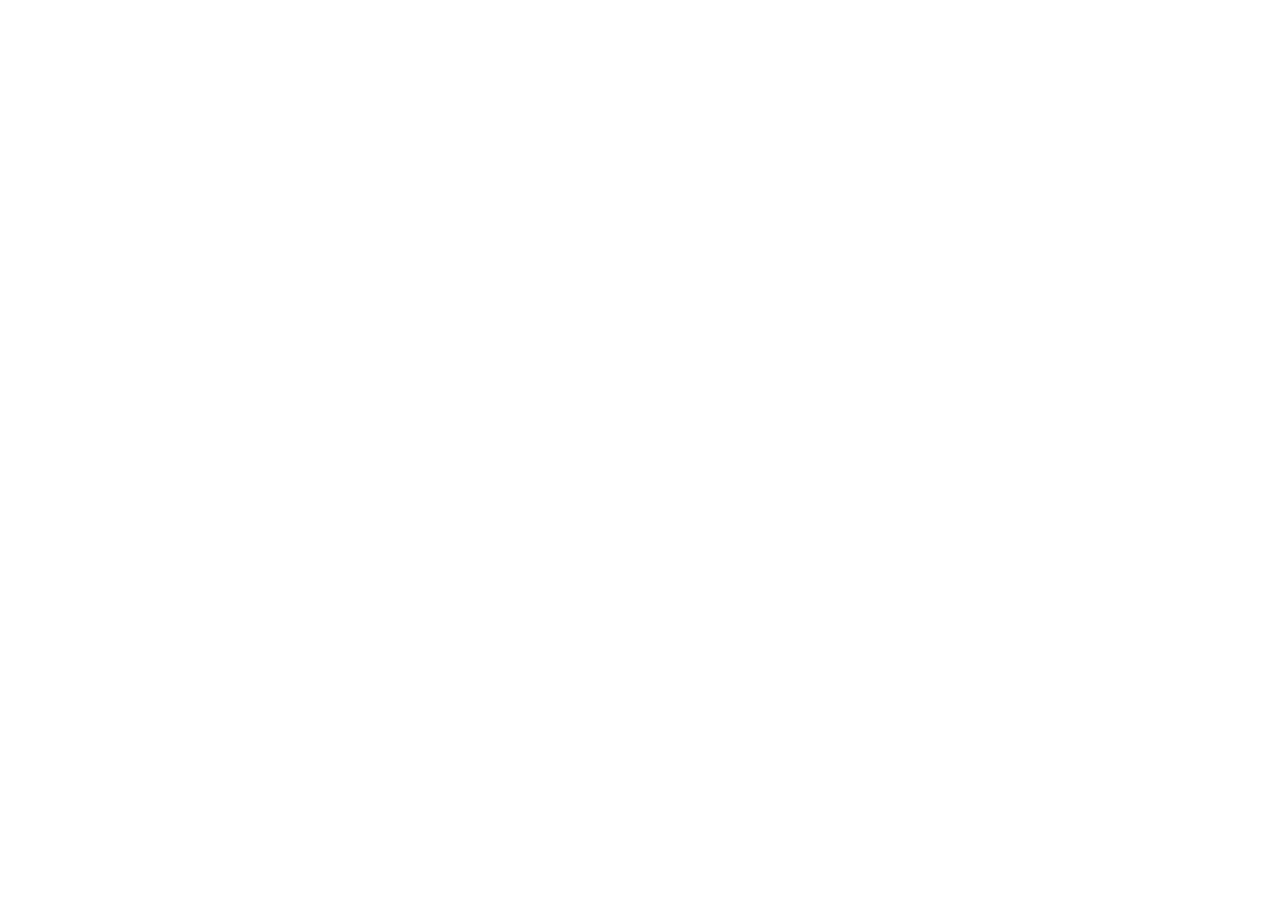
==== biology/level-1-fundamental-molecular-and-cellular-biology.html @ 9d63be20 "Add interactive molecular and cellular biology notebook" ====
<!DOCTYPE html>
<html lang="en">
<head>
  <meta charset="UTF-8">
  <meta name="viewport" content="width=device-width, initial-scale=1.0">
  <title>Level 1 — Fundamental Molecular and Cellular Biology</title>
  <meta name="description" content="An interactive, from-zero-to-advanced notebook on molecular and cellular biology for AI researchers entering single-cell, spatial omics, perturbation biology, and glioma research.">
  <link rel="preconnect" href="https://fonts.googleapis.com">
  <link rel="preconnect" href="https://fonts.gstatic.com" crossorigin>
  <link href="https://fonts.googleapis.com/css2?family=Fraunces:opsz,wght@9..144,500;9..144,600&family=Inter:wght@400;500;600;700&family=JetBrains+Mono:wght@400;500&display=swap" rel="stylesheet">
  <style>
    :root {
      --white:#ffffff;
      --off
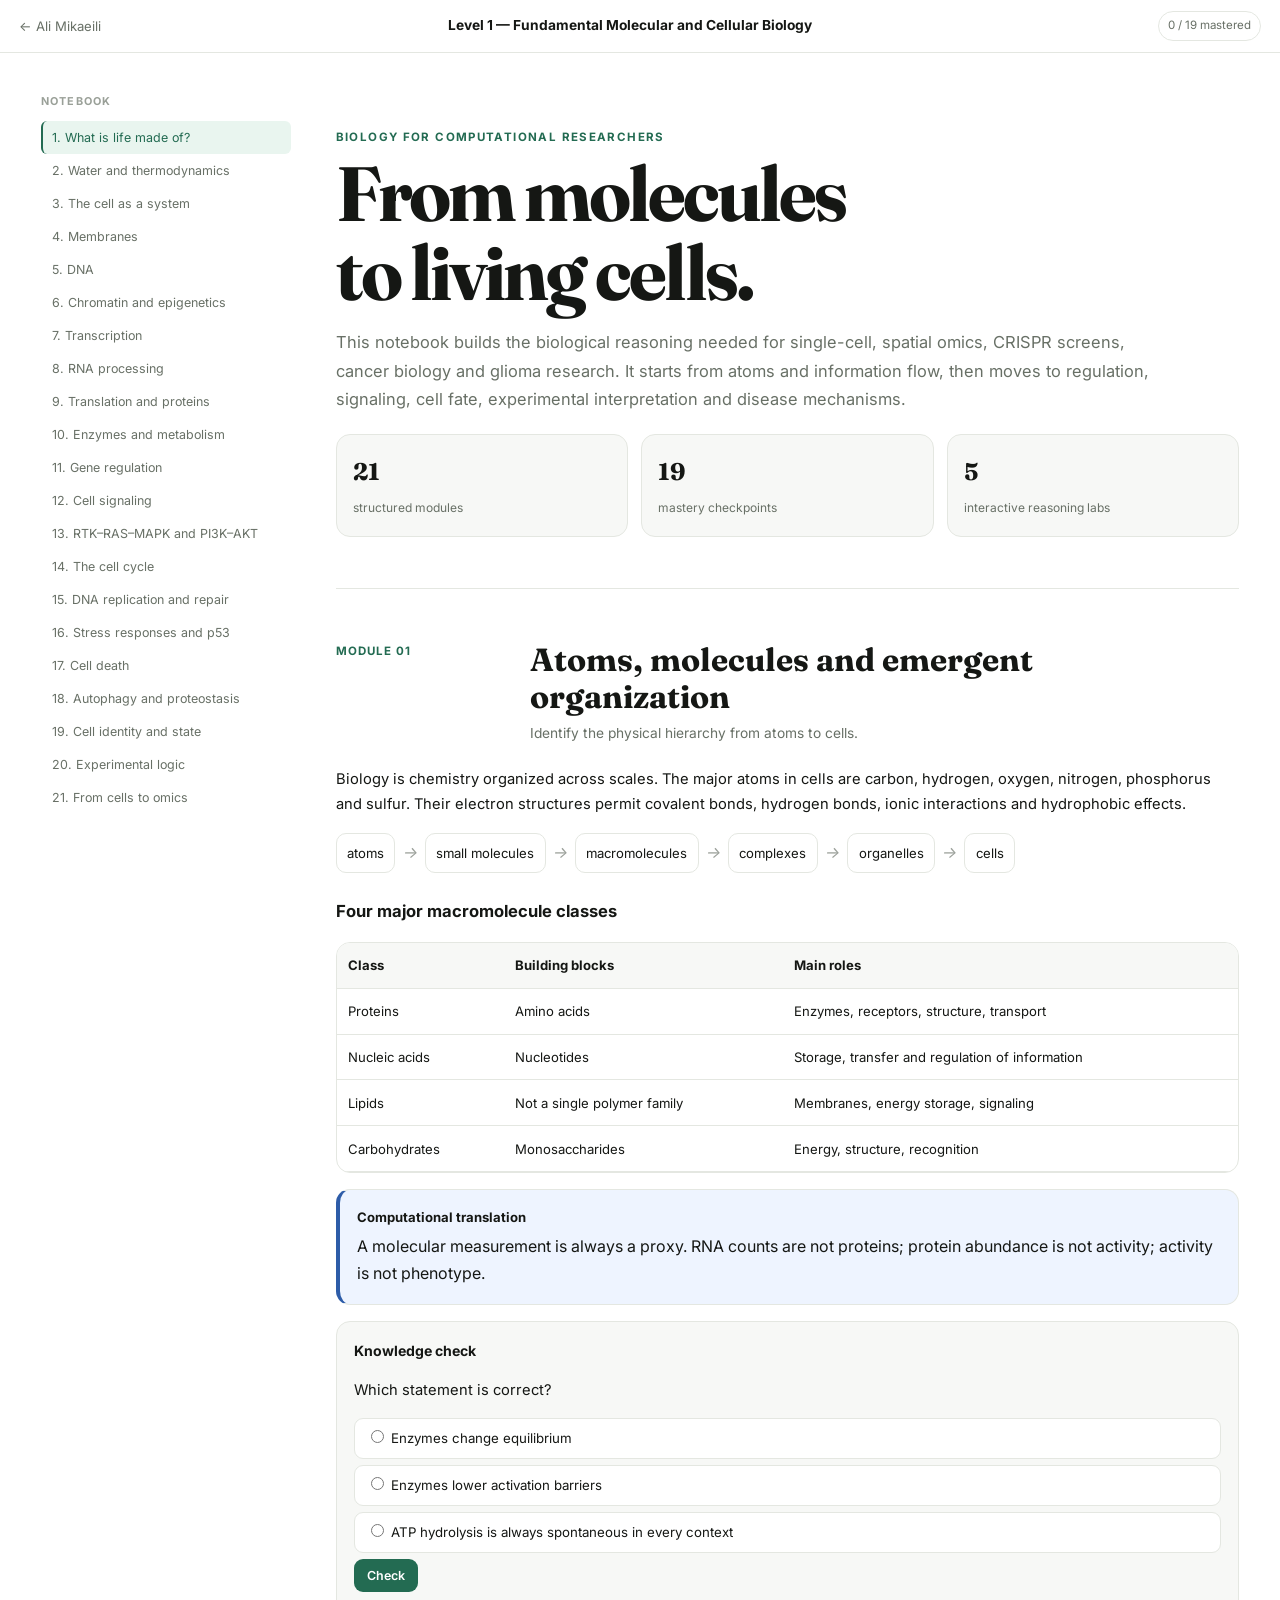
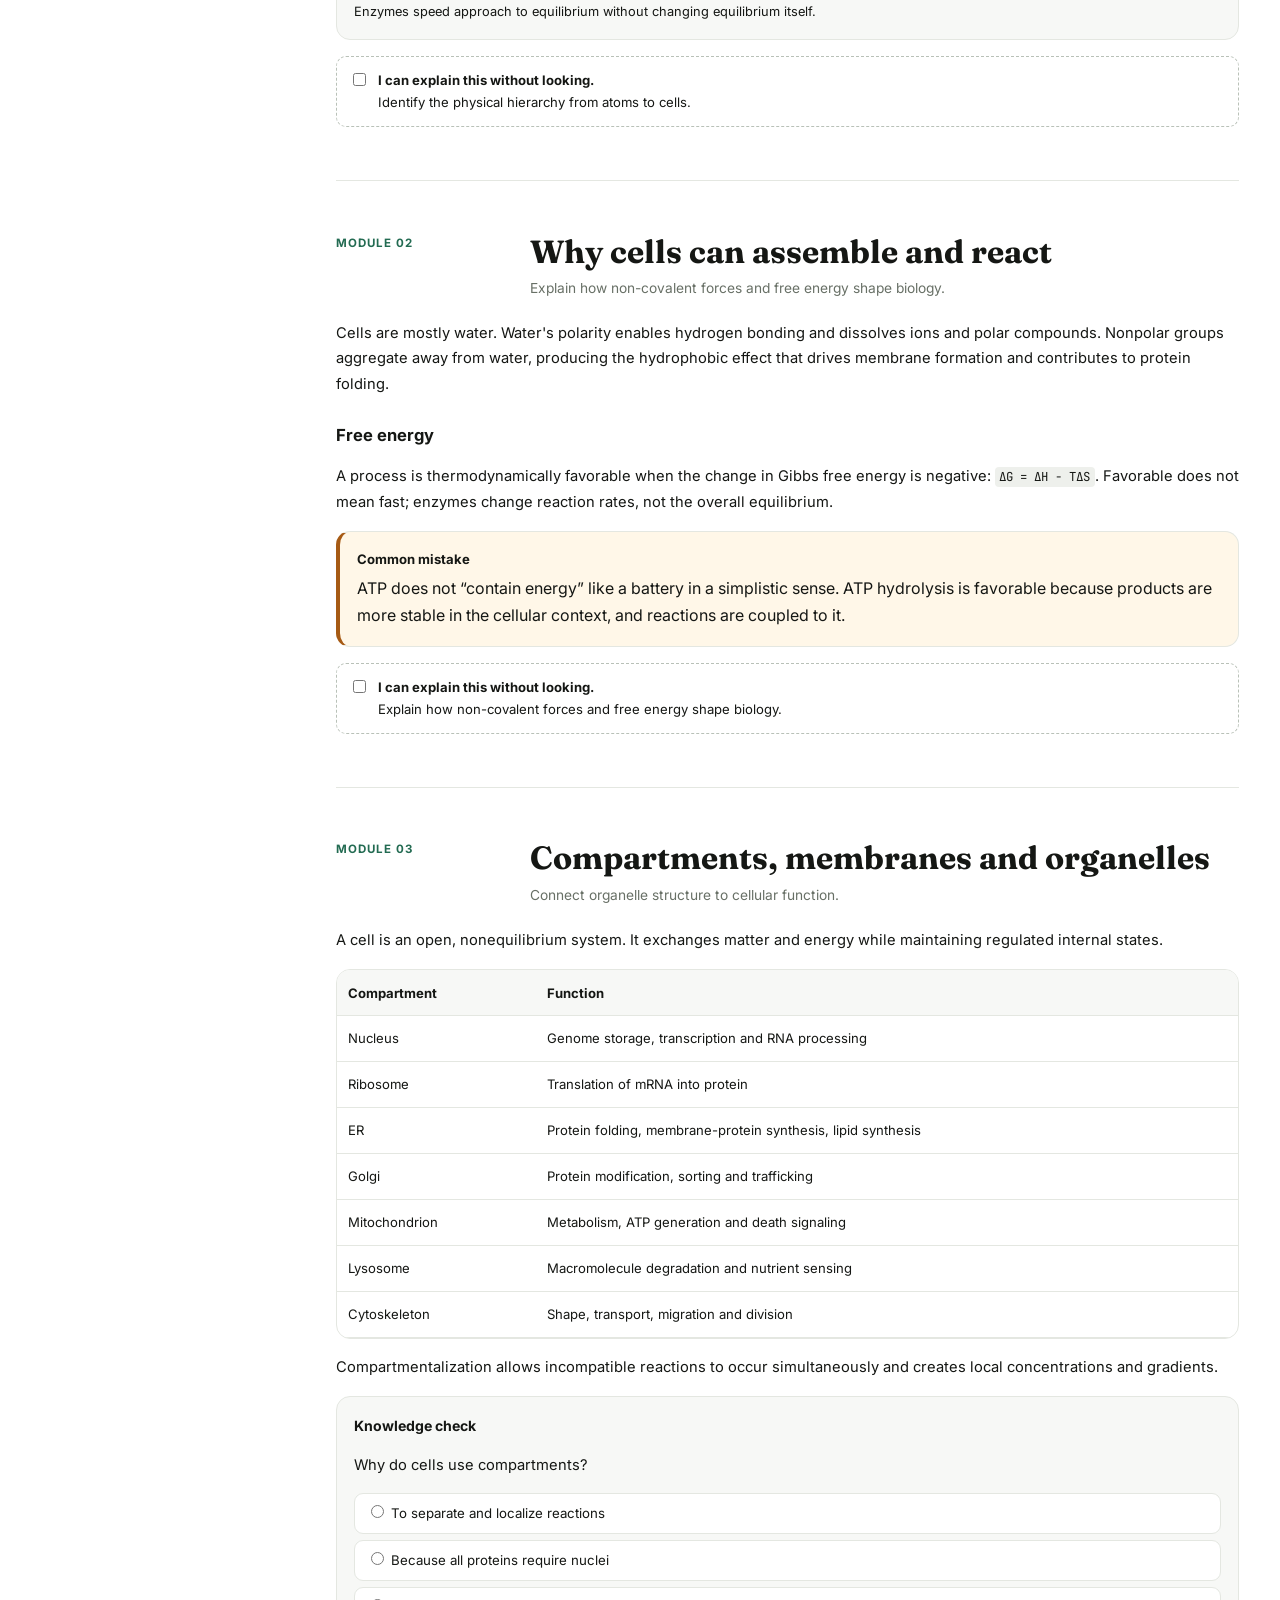
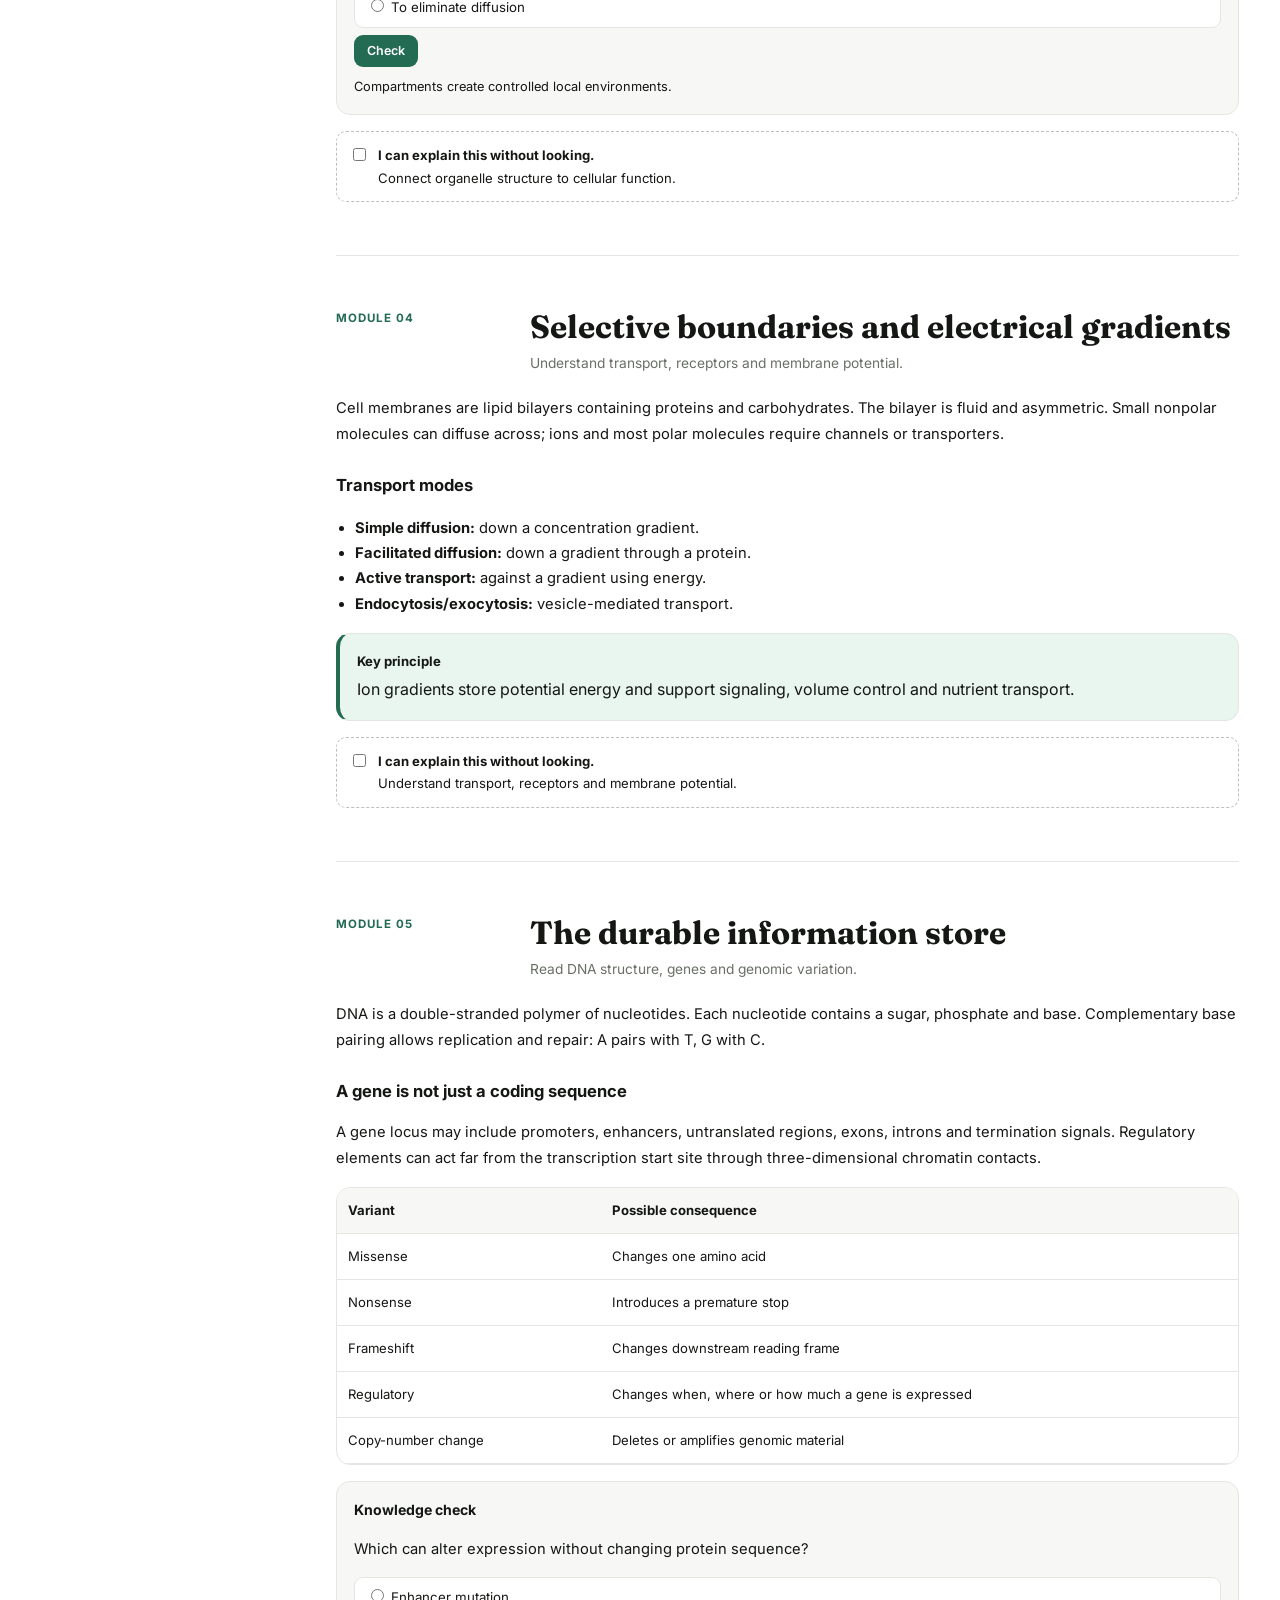
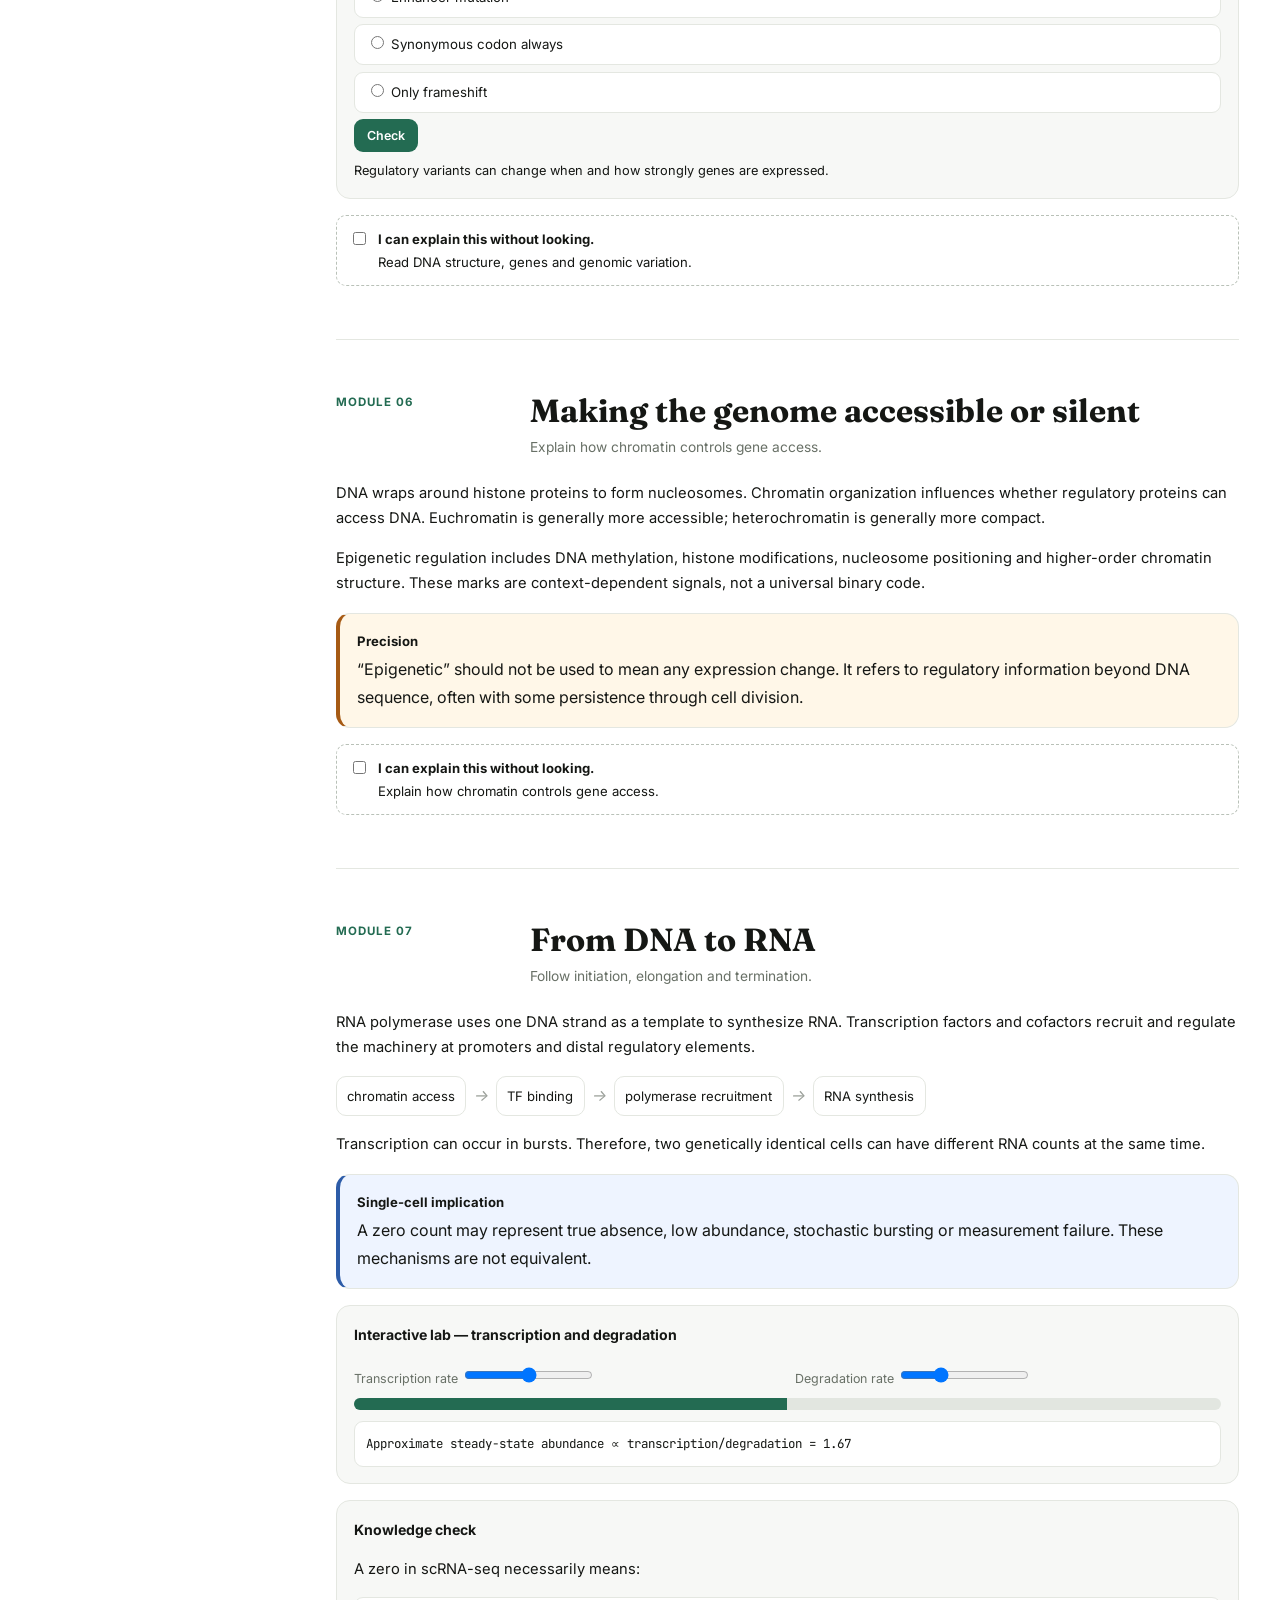
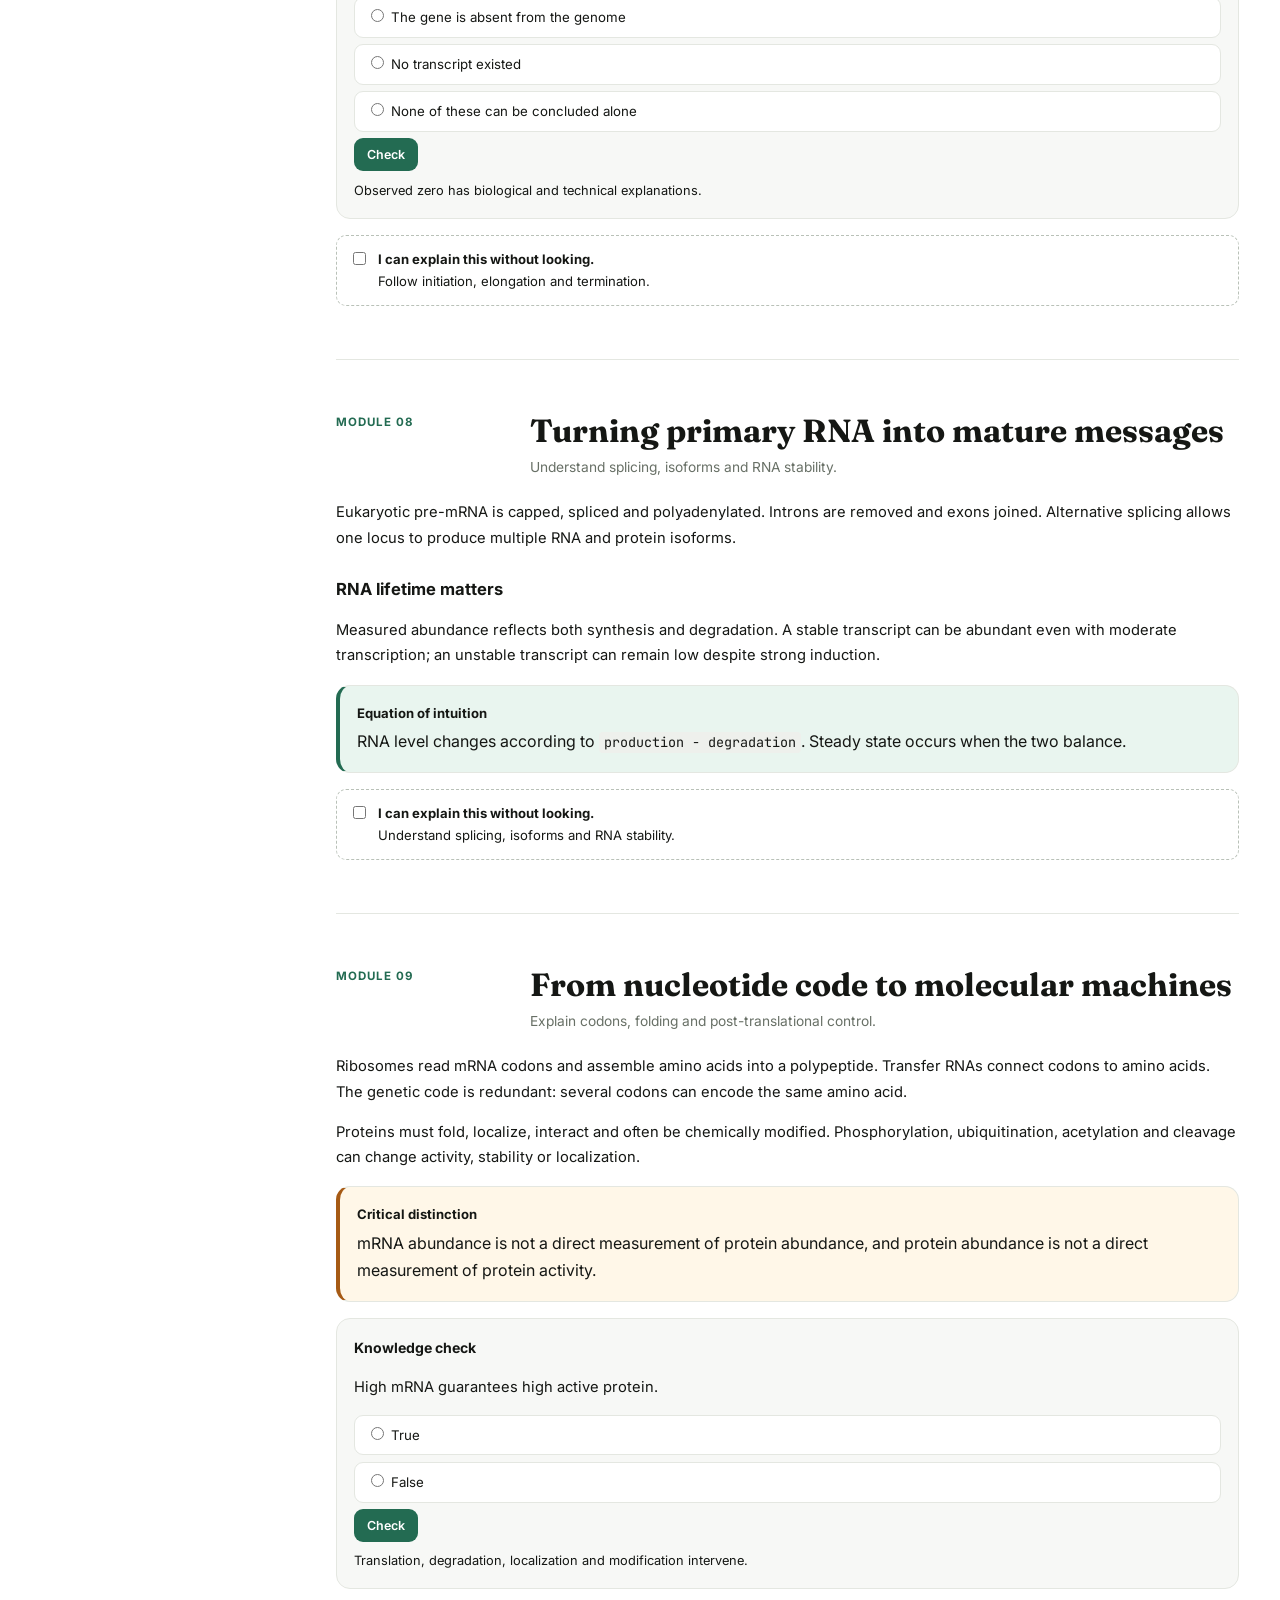
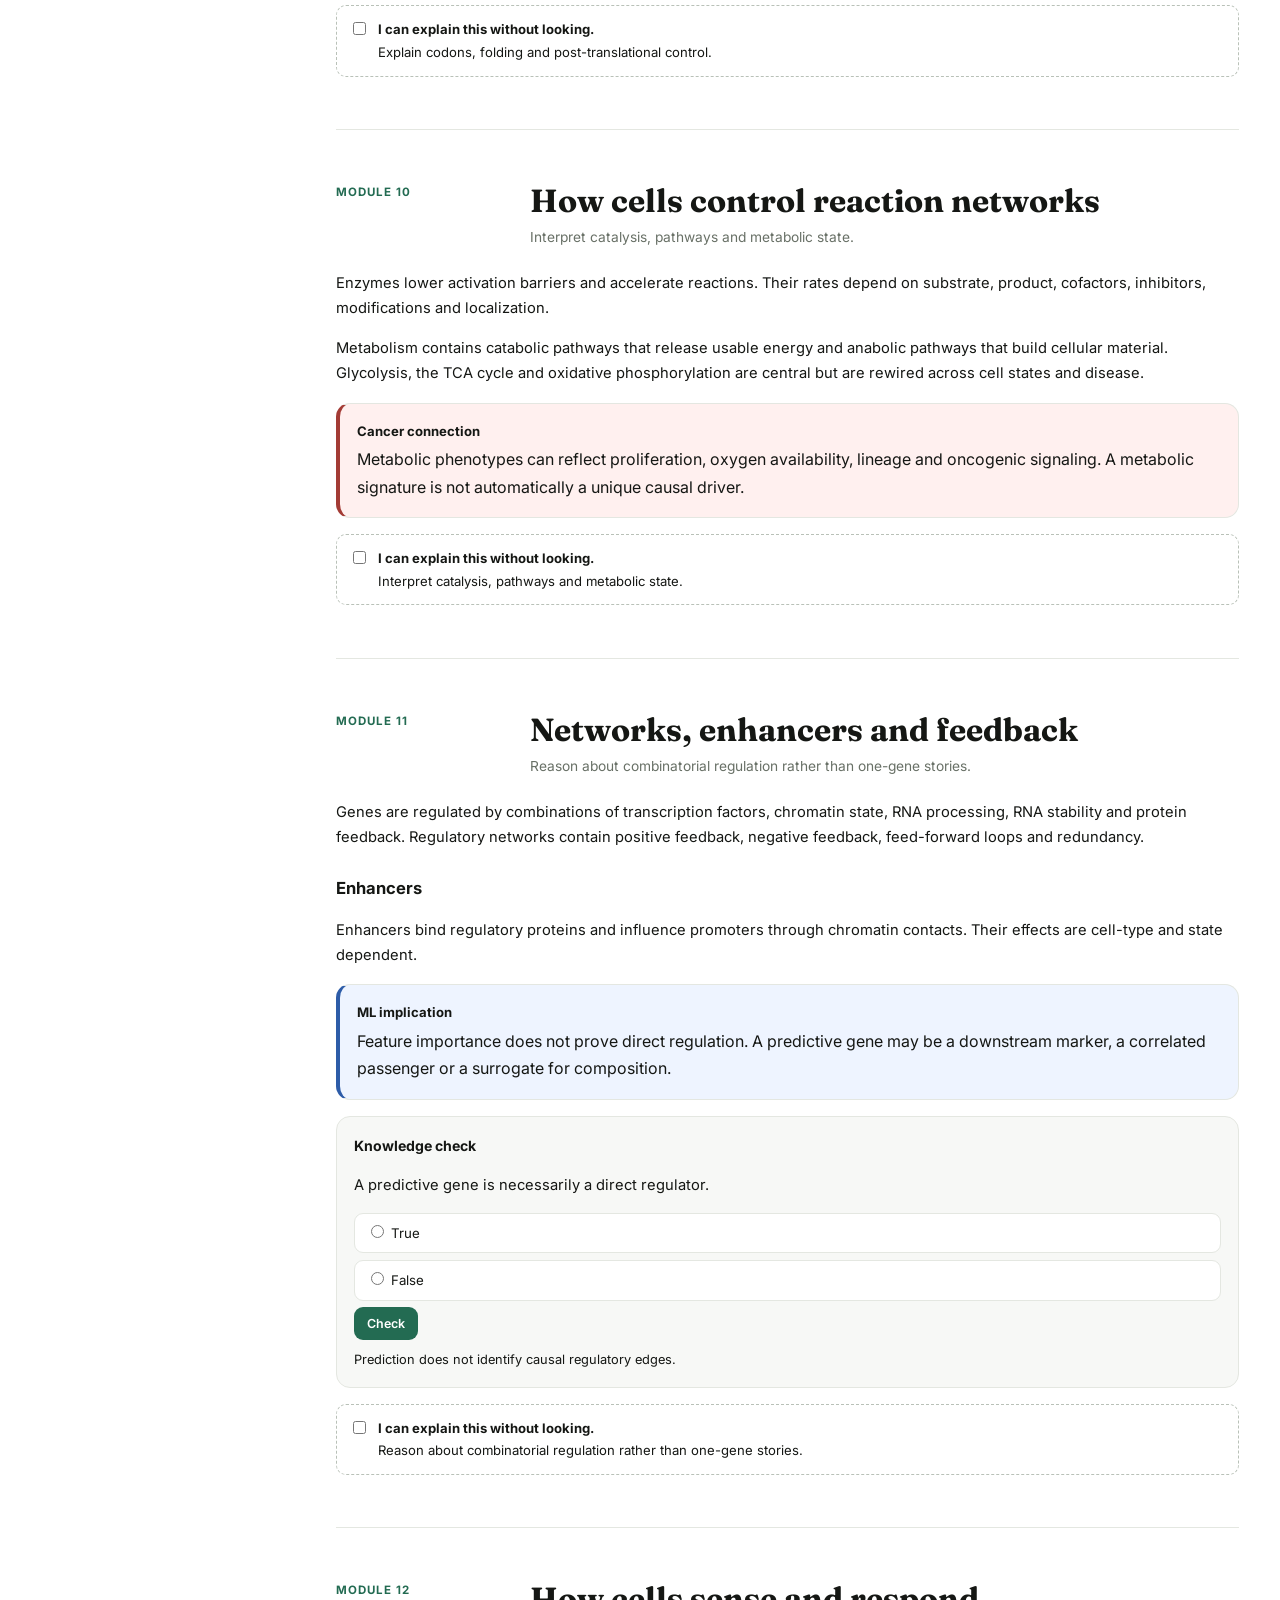
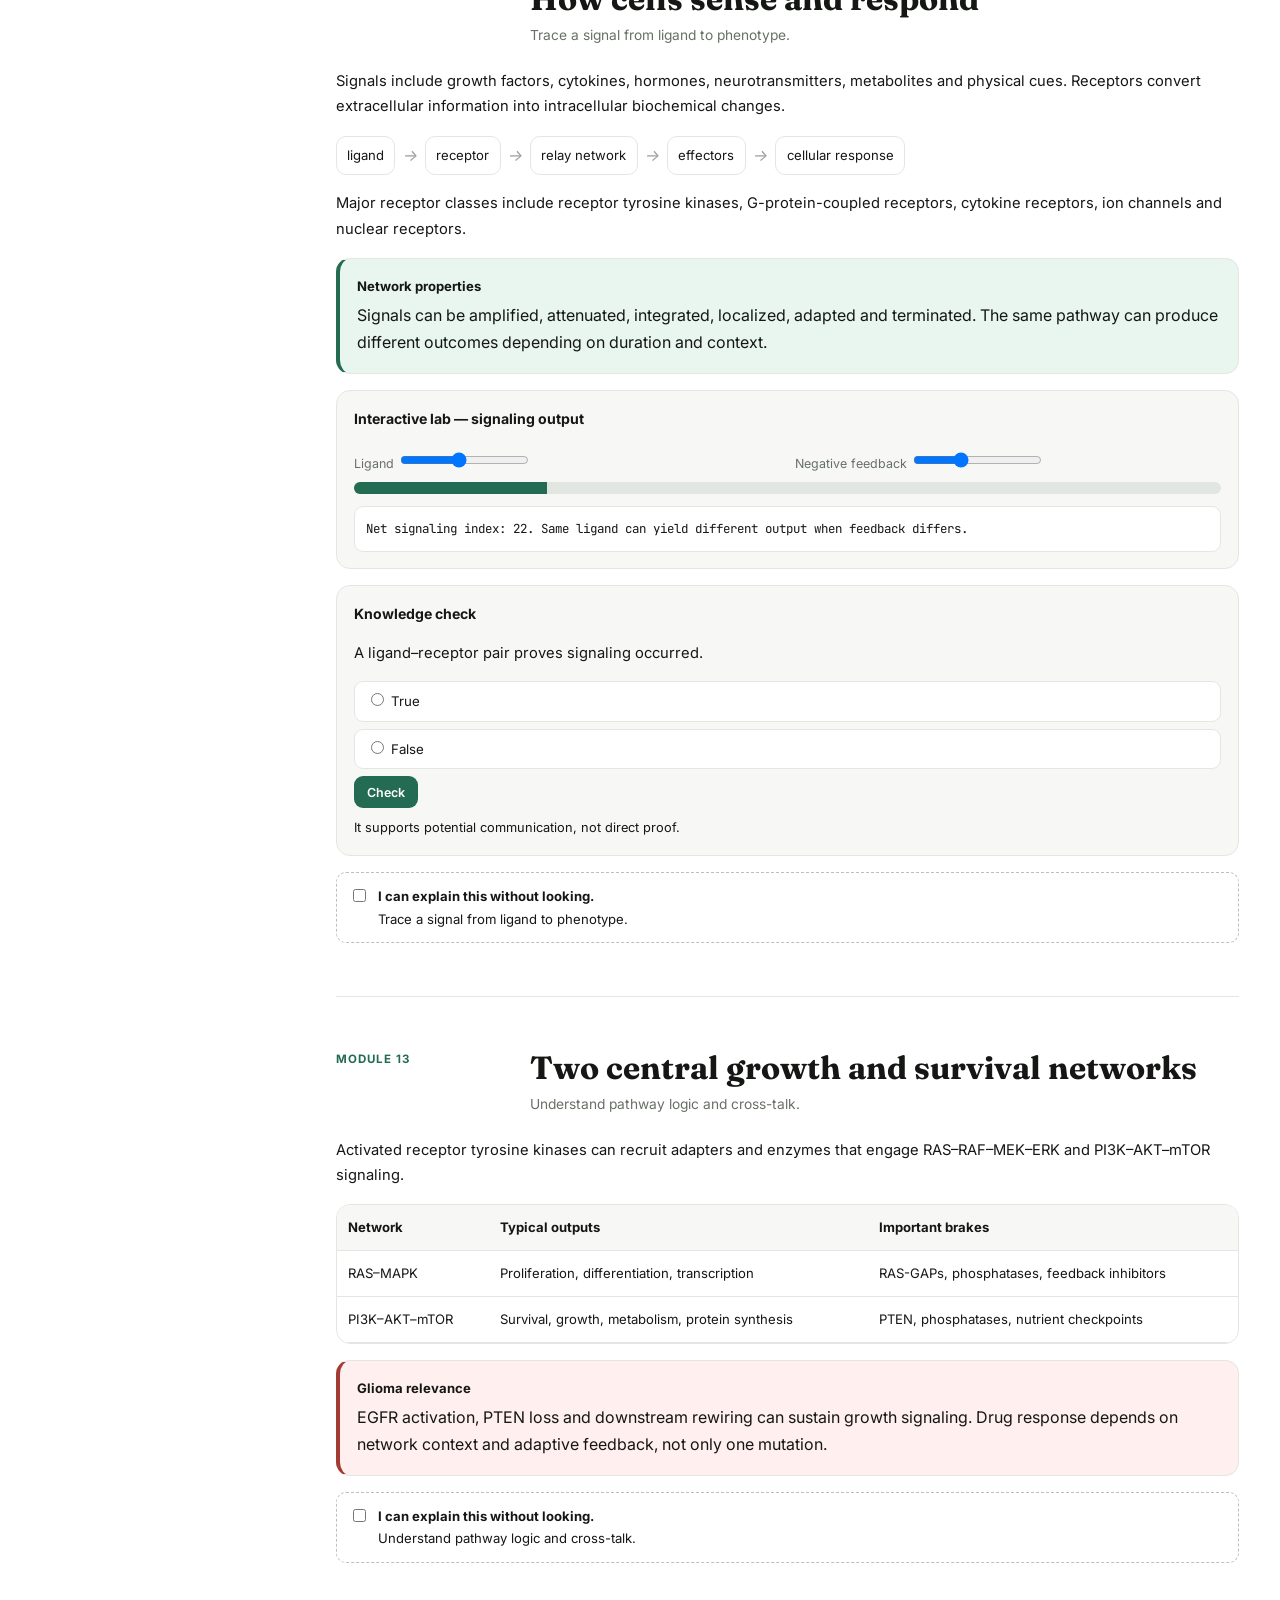
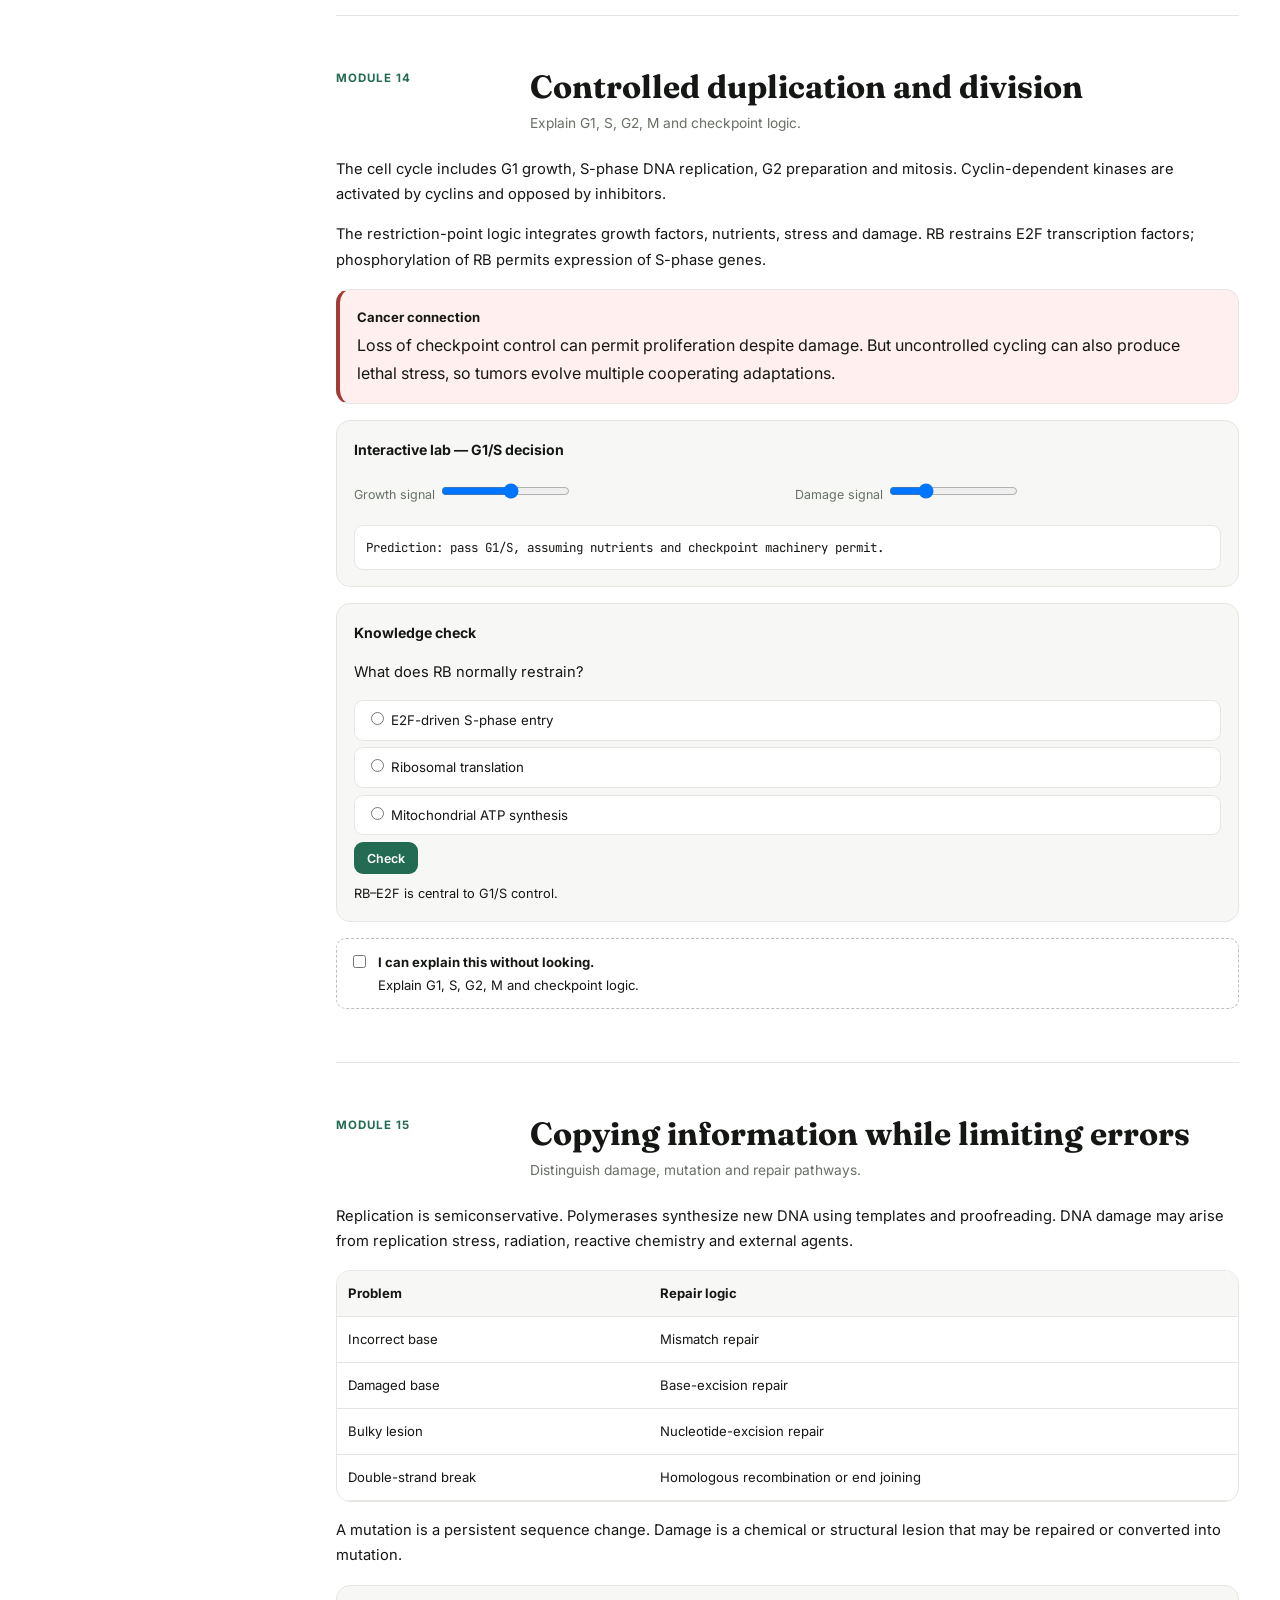
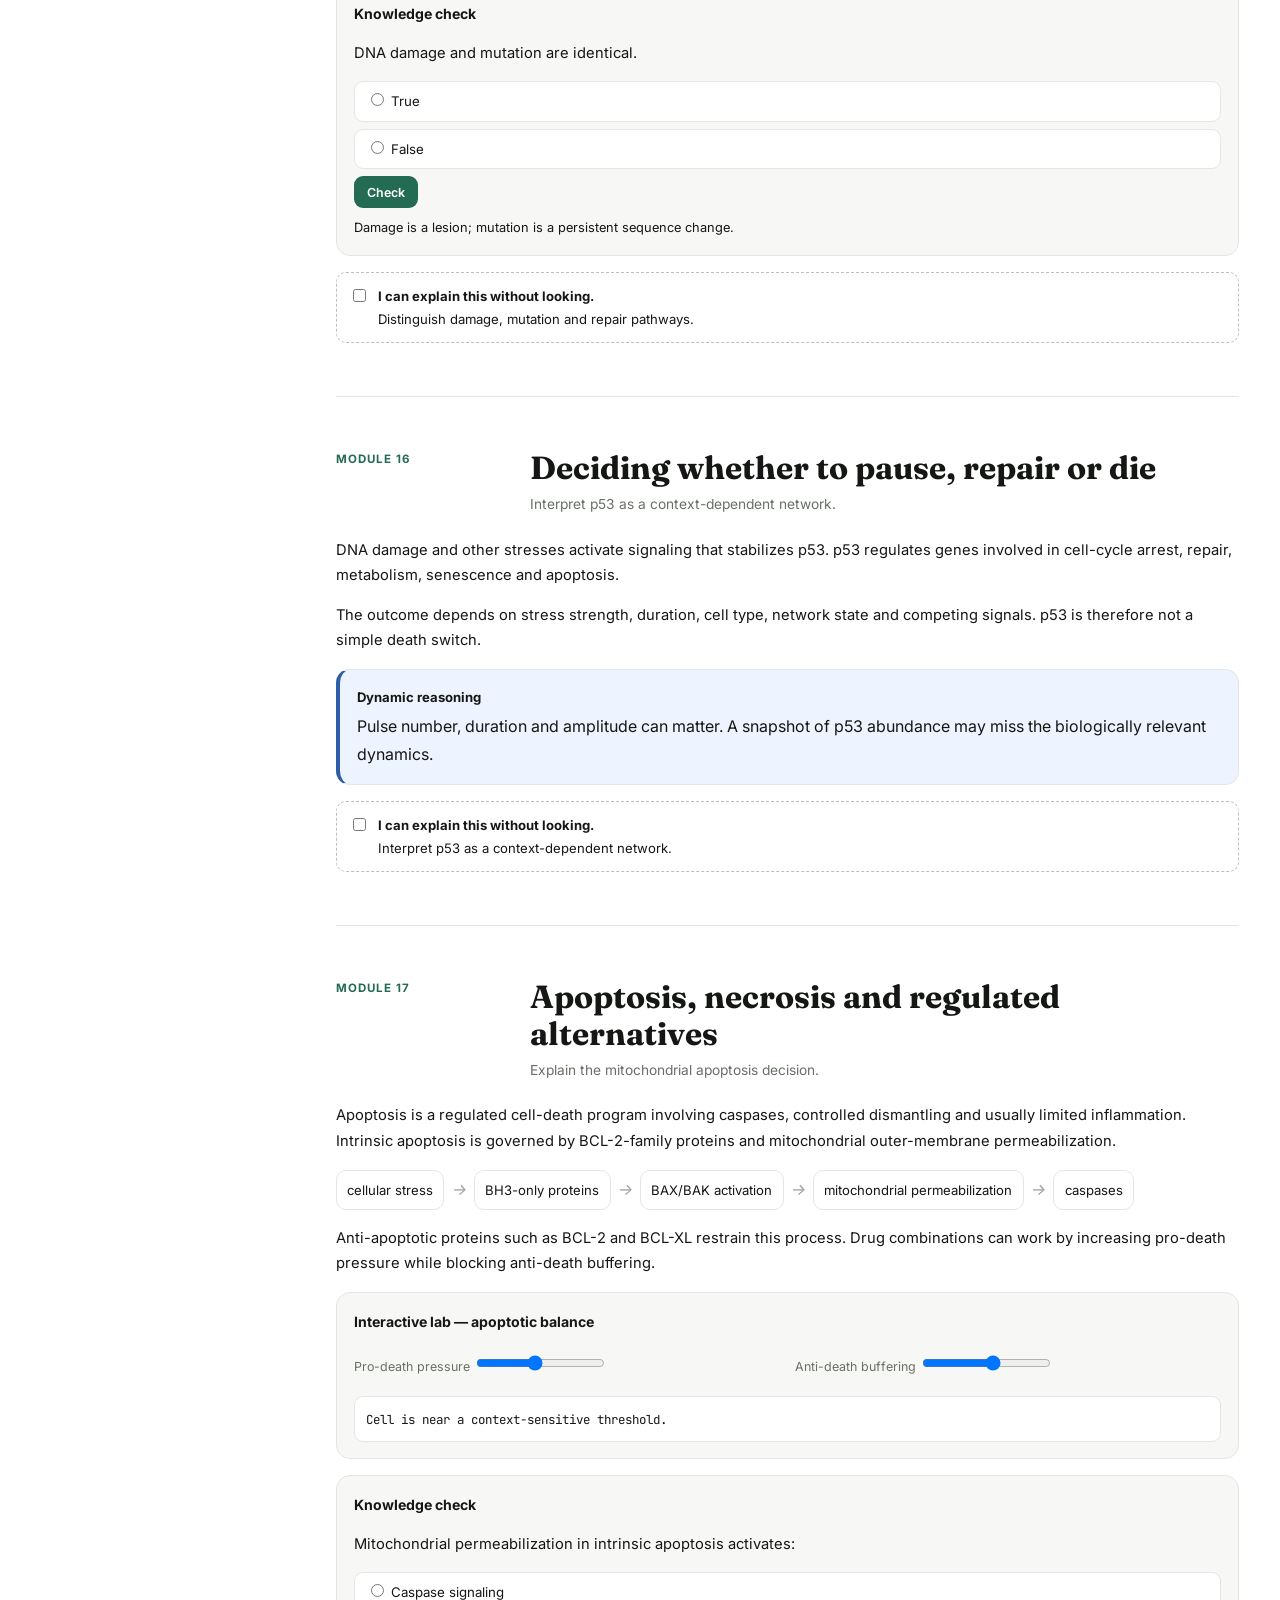
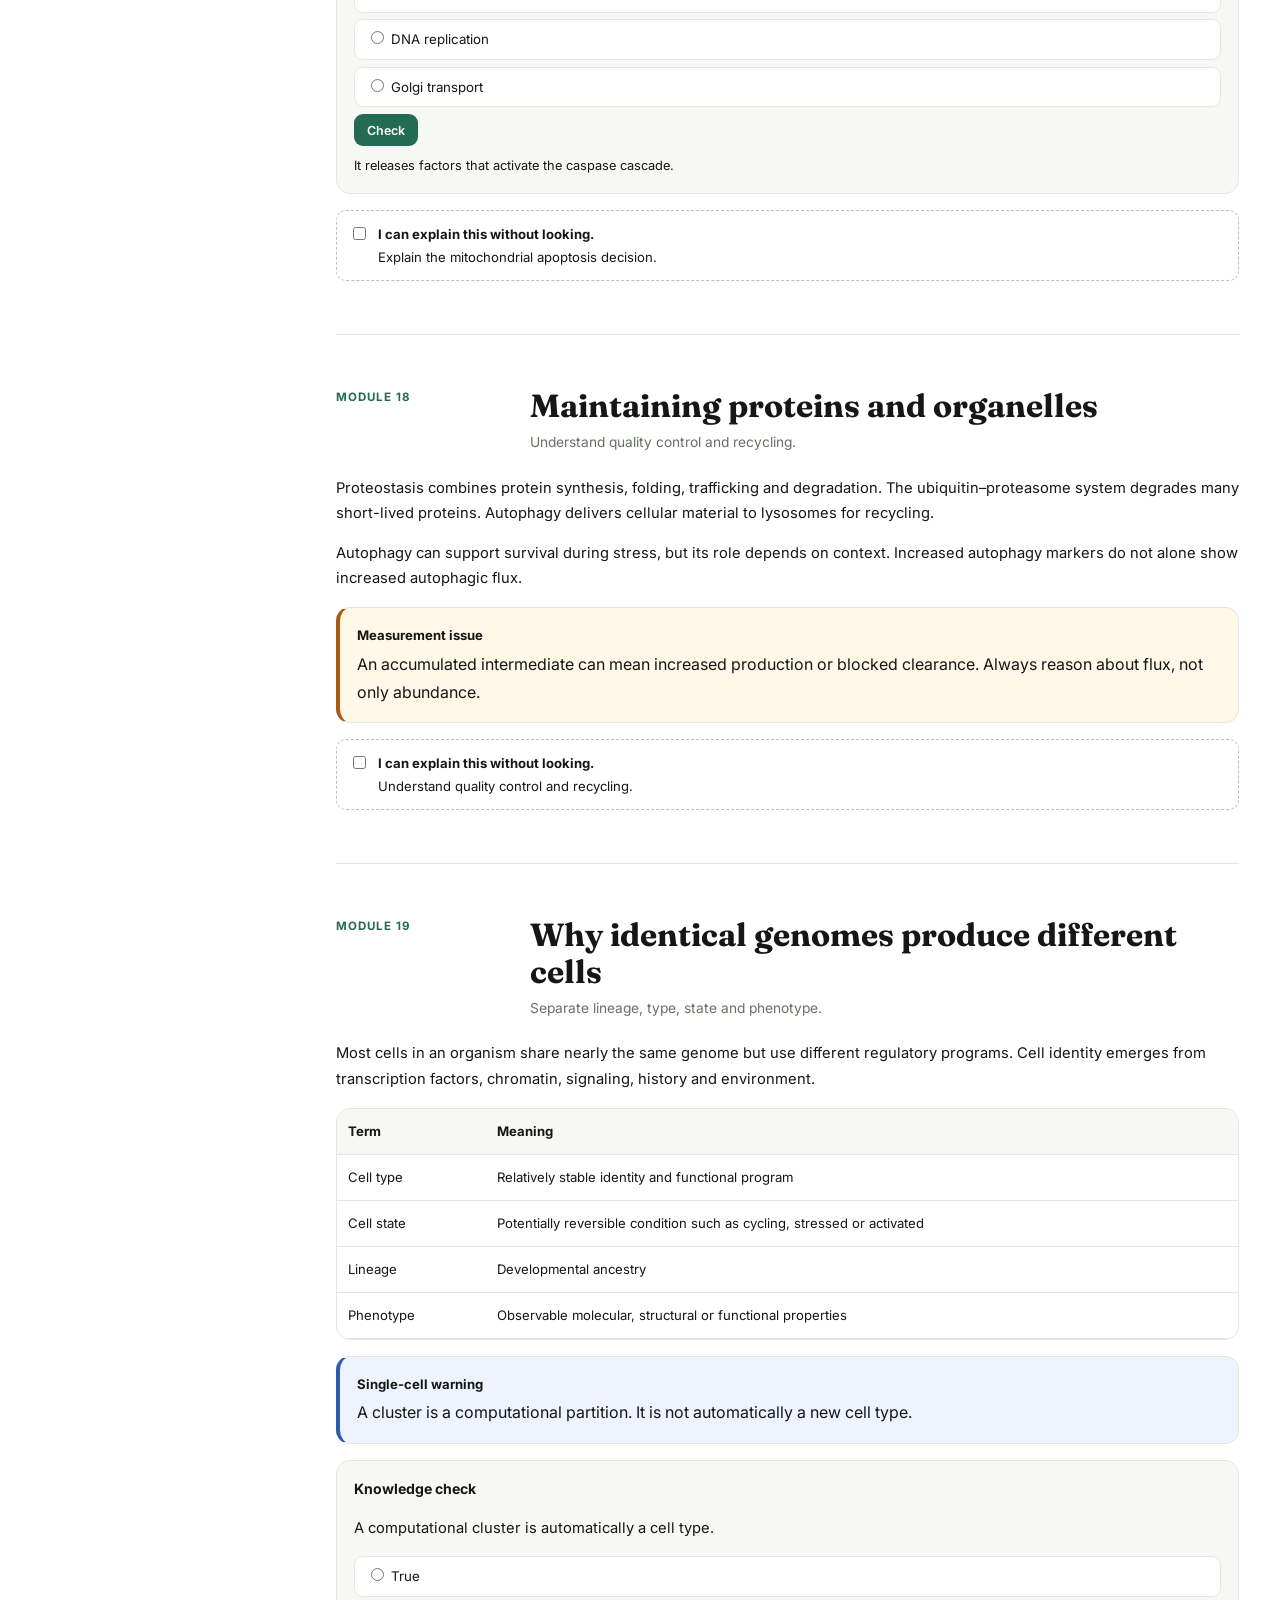
==== commit eba1d6e8: "Replace truncated biology notebook with complete interactive version" ====
--- a/biology/level-1-fundamental-molecular-and-cellular-biology.html
+++ b/biology/level-1-fundamental-molecular-and-cellular-biology.html
@@ -1,14 +1,59 @@
-<!DOCTYPE html>
-<html lang="en">
-<head>
-  <meta charset="UTF-8">
-  <meta name="viewport" content="width=device-width, initial-scale=1.0">
-  <title>Level 1 — Fundamental Molecular and Cellular Biology</title>
-  <meta name="description" content="An interactive, from-zero-to-advanced notebook on molecular and cellular biology for AI researchers entering single-cell, spatial omics, perturbation biology, and glioma research.">
-  <link rel="preconnect" href="https://fonts.googleapis.com">
-  <link rel="preconnect" href="https://fonts.gstatic.com" crossorigin>
-  <link href="https://fonts.googleapis.com/css2?family=Fraunces:opsz,wght@9..144,500;9..144,600&family=Inter:wght@400;500;600;700&family=JetBrains+Mono:wght@400;500&display=swap" rel="stylesheet">
-  <style>
-    :root {
-      --white:#ffffff;
-      --off+<!doctype html><html lang="en"><head><meta charset="utf-8"><meta name="viewport" content="width=device-width,initial-scale=1"><title>Level 1 — Fundamental Molecular and Cellular Biology</title><meta name="description" content="Interactive zero-to-advanced molecular and cellular biology notebook for AI researchers entering single-cell, spatial omics, perturbation biology and glioma research."><link rel="preconnect" href="https://fonts.googleapis.com"><link rel="preconnect" href="https://fonts.gstatic.com" crossorigin><link href="https://fonts.googleapis.com/css2?family=Fraunces:wght@500;600&family=Inter:wght@400;500;600;700&family=JetBrains+Mono:wght@400;500&display=swap" rel="stylesheet"><style>
+:root{--bg:#fff;--panel:#f7f8f6;--line:#e4e7e1;--ink:#151714;--muted:#687066;--green:#236b52;--green2:#e9f5ef;--amber:#a65a14;--red:#a33b35;--blue:#2d5ca8;--r:14px}*{box-sizing:border-box}html{scroll-behavior:smooth}body{margin:0;background:var(--bg);color:var(--ink);font-family:Inter,system-ui,sans-serif;line-height:1.72}.progress{position:fixed;top:0;left:0;height:3px;background:var(--green);width:0;z-index:50}.top{position:sticky;top:0;z-index:40;background:rgba(255,255,255,.94);backdrop-filter:blur(12px);border-bottom:1px solid var(--line);display:flex;align-items:center;justify-content:space-between;padding:.7rem 1.2rem}.top a{text-decoration:none;color:var(--muted);font-size:.82rem}.top strong{font-size:.86rem}.pill{font-size:.72rem;border:1px solid var(--line);border-radius:999px;padding:.25rem .55rem;color:var(--muted)}.layout{max-width:1240px;margin:auto;display:grid;grid-template-columns:250px minmax(0,1fr);gap:2.8rem;padding:2.4rem 1.3rem}.side{position:sticky;top:70px;max-height:calc(100vh - 90px);overflow:auto}.side h4{font-size:.68rem;text-transform:uppercase;letter-spacing:.11em;color:#9aa098;margin:0 0 .7rem}.side a{display:block;text-decoration:none;color:var(--muted);font-size:.78rem;padding:.36rem .55rem;border-left:2px solid transparent;border-radius:6px}.side a:hover,.side a.active{color:var(--green);background:var(--green2);border-left-color:var(--green)}.hero{padding:2.3rem 0 3.2rem;border-bottom:1px solid var(--line)}.eyebrow{font-size:.72rem;text-transform:uppercase;letter-spacing:.12em;color:var(--green);font-weight:700}.hero h1{font-family:Fraunces,serif;font-size:clamp(2.4rem,6vw,5rem);line-height:1.02;letter-spacing:-.04em;margin:.45rem 0 1rem}.hero p{font-size:1.03rem;color:var(--muted);max-width:820px}.grid3{display:grid;grid-template-columns:repeat(3,1fr);gap:.8rem;margin-top:1.3rem}.stat{border:1px solid var(--line);border-radius:var(--r);padding:1rem;background:var(--panel)}.stat b{display:block;font-family:Fraunces,serif;font-size:1.5rem}.stat span{font-size:.75rem;color:var(--muted)}.lesson{scroll-margin-top:72px;padding:3.3rem 0;border-bottom:1px solid var(--line)}.lesson-head{display:grid;grid-template-columns:170px 1fr;gap:1.5rem;margin-bottom:1.3rem}.num{font-size:.72rem;letter-spacing:.09em;text-transform:uppercase;color:var(--green);font-weight:700}.lesson h2{font-family:Fraunces,serif;font-size:2rem;line-height:1.15;margin:0}.objective{color:var(--muted);font-size:.86rem;margin:.4rem 0 0}.content h3{font-size:1.04rem;margin:1.5rem 0 .5rem}.content p,.content li{font-size:.92rem}.content ul{padding-left:1.2rem}.card,.callout,.quiz,.lab,.gloss{border:1px solid var(--line);border-radius:var(--r);padding:1rem 1.1rem;margin:1rem 0;background:var(--panel)}.callout{border-left:4px solid var(--green);background:var(--green2)}.warning{border-left-color:var(--amber);background:#fff7e8}.clinical{border-left-color:var(--red);background:#fff0ef}.model{border-left-color:var(--blue);background:#eef4ff}.callout b{font-size:.82rem;display:block;margin-bottom:.25rem}.flow{display:flex;align-items:center;flex-wrap:wrap;gap:.45rem;margin:1rem 0}.flow span{border:1px solid var(--line);background:#fff;border-radius:10px;padding:.48rem .65rem;font-size:.82rem}.flow i{color:#9ba09a}.table{overflow:auto;border:1px solid var(--line);border-radius:var(--r);margin:1rem 0}.table table{border-collapse:collapse;width:100%;font-size:.82rem}.table th,.table td{padding:.7rem;border-bottom:1px solid var(--line);text-align:left;vertical-align:top}.table th{background:var(--panel)}code{font-family:"JetBrains Mono",monospace;font-size:.84em;background:#eef0ec;padding:.08rem .3rem;border-radius:4px}.quiz h4,.lab h4{margin:.05rem 0 .65rem;font-size:.88rem}.quiz label{display:block;background:#fff;border:1px solid var(--line);border-radius:9px;padding:.5rem .65rem;margin:.4rem 0;font-size:.83rem;cursor:pointer}.quiz button,.btn{border:0;border-radius:9px;background:var(--green);color:#fff;padding:.55rem .8rem;font:600 .78rem Inter;cursor:pointer}.feedback{font-size:.8rem;margin-top:.55rem;min-height:1.2rem}.lab-grid{display:grid;grid-template-columns:1fr 1fr;gap:1rem}.lab label{font-size:.78rem;color:var(--muted);display:block;margin:.5rem 0}.bar{height:12px;background:#e2e6e0;border-radius:99px;overflow:hidden}.bar span{display:block;height:100%;background:var(--green);width:50%;transition:.25s}.result{font-family:"JetBrains Mono",monospace;font-size:.78rem;background:#fff;border:1px solid var(--line);padding:.7rem;border-radius:9px;margin-top:.7rem}.mastery{display:flex;gap:.6rem;align-items:flex-start;background:#fff;border:1px dashed #b9c1b8;padding:.75rem;border-radius:10px;margin-top:1rem}.mastery input{margin-top:.25rem}.mastery span{font-size:.82rem}.flash{display:grid;grid-template-columns:repeat(2,1fr);gap:.8rem}.flash button{text-align:left;border:1px solid var(--line);background:#fff;border-radius:12px;padding:1rem;min-height:120px;cursor:pointer}.flash b{display:block;color:var(--green);font-size:.75rem;margin-bottom:.5rem}.search{width:100%;padding:.7rem .8rem;border:1px solid var(--line);border-radius:10px;font:inherit}.glossary-grid{display:grid;grid-template-columns:repeat(2,1fr);gap:.7rem;margin-top:1rem}.term{border:1px solid var(--line);border-radius:10px;padding:.75rem}.term b{font-size:.82rem}.term p{font-size:.76rem;color:var(--muted);margin:.25rem 0 0}.refs li{margin-bottom:.7rem}.footer{padding:3rem 0;color:var(--muted);font-size:.8rem}.hidden{display:none}@media(max-width:880px){.layout{grid-template-columns:1fr}.side{display:none}.lesson-head{grid-template-columns:1fr}.grid3,.lab-grid,.flash,.glossary-grid{grid-template-columns:1fr}.top strong{display:none}}
+</style></head><body><div class="progress" id="progress"></div><header class="top"><a href="../index.html">← Ali Mikaeili</a><strong>Level 1 — Fundamental Molecular and Cellular Biology</strong><span class="pill" id="score">0 / 19 mastered</span></header><div class="layout"><aside class="side"><h4>Notebook</h4><div id="toc"></div></aside><main><section class="hero"><div class="eyebrow">Biology for computational researchers</div><h1>From molecules<br>to living cells.</h1><p>This notebook builds the biological reasoning needed for single-cell, spatial omics, CRISPR screens, cancer biology and glioma research. It starts from atoms and information flow, then moves to regulation, signaling, cell fate, experimental interpretation and disease mechanisms.</p><div class="grid3"><div class="stat"><b>21</b><span>structured modules</span></div><div class="stat"><b>19</b><span>mastery checkpoints</span></div><div class="stat"><b>5</b><span>interactive reasoning labs</span></div></div></section><div id="lessons"></div><section class="lesson" id="flashcards"><div class="lesson-head"><div class="num">Active recall</div><div><h2>Flashcards</h2><p class="objective">Click each card to reveal the answer.</p></div></div><div class="flash" id="flash"></div></section><section class="lesson" id="glossary"><div class="lesson-head"><div class="num">Reference</div><div><h2>Searchable glossary</h2><p class="objective">Terms you must be able to use precisely.</p></div></div><input id="gsearch" class="search" placeholder="Search: enhancer, apoptosis, kinase..."><div id="ggrid" class="glossary-grid"></div></section><section class="lesson refs" id="references"><div class="lesson-head"><div class="num">Evidence</div><div><h2>Peer-reviewed references</h2><p class="objective">Use these to deepen sections after the conceptual pass.</p></div></div><ol><li>Lemmon MA, Schlessinger J. Cell signaling by receptor tyrosine kinases. <i>Cell</i>. 2010. DOI: 10.1016/j.cell.2010.06.011. PMID: 20602996.</li><li>Manning BD, Toker A. AKT/PKB signaling: navigating the network. <i>Cell</i>. 2017. DOI: 10.1016/j.cell.2017.04.001. PMID: 28525797.</li><li>Hanahan D. Hallmarks of Cancer: New Dimensions. <i>Cancer Discovery</i>. 2022. DOI: 10.1158/2159-8290.CD-21-1059. PMID: 35022204.</li><li>Bock FJ, Tait SWG. Mitochondria as multifaceted regulators of cell death. <i>Nature Reviews Molecular Cell Biology</i>. 2020. DOI: 10.1038/s41580-020-0241-4. PMID: 32367065.</li><li>Matthews HK, Bertoli C, de Bruin RAM. Cell cycle control in cancer. <i>Nature Reviews Molecular Cell Biology</i>. 2022. DOI: 10.1038/s41580-021-00404-3. PMID: 35136199.</li><li>Luecken MD, Theis FJ. Current best practices in single-cell RNA-seq analysis. <i>Molecular Systems Biology</i>. 2019. DOI: 10.15252/msb.20188746. PMID: 31217225.</li><li>Squair JW et al. Confronting false discoveries in single-cell differential expression. <i>Nature Communications</i>. 2021. DOI: 10.1038/s41467-021-25960-2. PMID: 34584091.</li></ol></section><footer class="footer">Built as a learning notebook: read → manipulate → retrieve → explain. Progress is stored locally in your browser.</footer></main></div><script>
+const L=[
+["What is life made of?","Atoms, molecules and emergent organization","Identify the physical hierarchy from atoms to cells.",`<p>Biology is chemistry organized across scales. The major atoms in cells are carbon, hydrogen, oxygen, nitrogen, phosphorus and sulfur. Their electron structures permit covalent bonds, hydrogen bonds, ionic interactions and hydrophobic effects.</p><div class="flow"><span>atoms</span><i>→</i><span>small molecules</span><i>→</i><span>macromolecules</span><i>→</i><span>complexes</span><i>→</i><span>organelles</span><i>→</i><span>cells</span></div><h3>Four major macromolecule classes</h3><div class="table"><table><tr><th>Class</th><th>Building blocks</th><th>Main roles</th></tr><tr><td>Proteins</td><td>Amino acids</td><td>Enzymes, receptors, structure, transport</td></tr><tr><td>Nucleic acids</td><td>Nucleotides</td><td>Storage, transfer and regulation of information</td></tr><tr><td>Lipids</td><td>Not a single polymer family</td><td>Membranes, energy storage, signaling</td></tr><tr><td>Carbohydrates</td><td>Monosaccharides</td><td>Energy, structure, recognition</td></tr></table></div><div class="callout model"><b>Computational translation</b>A molecular measurement is always a proxy. RNA counts are not proteins; protein abundance is not activity; activity is not phenotype.</div>`],
+["Water and thermodynamics","Why cells can assemble and react","Explain how non-covalent forces and free energy shape biology.",`<p>Cells are mostly water. Water's polarity enables hydrogen bonding and dissolves ions and polar compounds. Nonpolar groups aggregate away from water, producing the hydrophobic effect that drives membrane formation and contributes to protein folding.</p><h3>Free energy</h3><p>A process is thermodynamically favorable when the change in Gibbs free energy is negative: <code>ΔG = ΔH − TΔS</code>. Favorable does not mean fast; enzymes change reaction rates, not the overall equilibrium.</p><div class="callout warning"><b>Common mistake</b>ATP does not “contain energy” like a battery in a simplistic sense. ATP hydrolysis is favorable because products are more stable in the cellular context, and reactions are coupled to it.</div>`],
+["The cell as a system","Compartments, membranes and organelles","Connect organelle structure to cellular function.",`<p>A cell is an open, nonequilibrium system. It exchanges matter and energy while maintaining regulated internal states.</p><div class="table"><table><tr><th>Compartment</th><th>Function</th></tr><tr><td>Nucleus</td><td>Genome storage, transcription and RNA processing</td></tr><tr><td>Ribosome</td><td>Translation of mRNA into protein</td></tr><tr><td>ER</td><td>Protein folding, membrane-protein synthesis, lipid synthesis</td></tr><tr><td>Golgi</td><td>Protein modification, sorting and trafficking</td></tr><tr><td>Mitochondrion</td><td>Metabolism, ATP generation and death signaling</td></tr><tr><td>Lysosome</td><td>Macromolecule degradation and nutrient sensing</td></tr><tr><td>Cytoskeleton</td><td>Shape, transport, migration and division</td></tr></table></div><p>Compartmentalization allows incompatible reactions to occur simultaneously and creates local concentrations and gradients.</p>`],
+["Membranes","Selective boundaries and electrical gradients","Understand transport, receptors and membrane potential.",`<p>Cell membranes are lipid bilayers containing proteins and carbohydrates. The bilayer is fluid and asymmetric. Small nonpolar molecules can diffuse across; ions and most polar molecules require channels or transporters.</p><h3>Transport modes</h3><ul><li><b>Simple diffusion:</b> down a concentration gradient.</li><li><b>Facilitated diffusion:</b> down a gradient through a protein.</li><li><b>Active transport:</b> against a gradient using energy.</li><li><b>Endocytosis/exocytosis:</b> vesicle-mediated transport.</li></ul><div class="callout"><b>Key principle</b>Ion gradients store potential energy and support signaling, volume control and nutrient transport.</div>`],
+["DNA","The durable information store","Read DNA structure, genes and genomic variation.",`<p>DNA is a double-stranded polymer of nucleotides. Each nucleotide contains a sugar, phosphate and base. Complementary base pairing allows replication and repair: A pairs with T, G with C.</p><h3>A gene is not just a coding sequence</h3><p>A gene locus may include promoters, enhancers, untranslated regions, exons, introns and termination signals. Regulatory elements can act far from the transcription start site through three-dimensional chromatin contacts.</p><div class="table"><table><tr><th>Variant</th><th>Possible consequence</th></tr><tr><td>Missense</td><td>Changes one amino acid</td></tr><tr><td>Nonsense</td><td>Introduces a premature stop</td></tr><tr><td>Frameshift</td><td>Changes downstream reading frame</td></tr><tr><td>Regulatory</td><td>Changes when, where or how much a gene is expressed</td></tr><tr><td>Copy-number change</td><td>Deletes or amplifies genomic material</td></tr></table></div>`],
+["Chromatin and epigenetics","Making the genome accessible or silent","Explain how chromatin controls gene access.",`<p>DNA wraps around histone proteins to form nucleosomes. Chromatin organization influences whether regulatory proteins can access DNA. Euchromatin is generally more accessible; heterochromatin is generally more compact.</p><p>Epigenetic regulation includes DNA methylation, histone modifications, nucleosome positioning and higher-order chromatin structure. These marks are context-dependent signals, not a universal binary code.</p><div class="callout warning"><b>Precision</b>“Epigenetic” should not be used to mean any expression change. It refers to regulatory information beyond DNA sequence, often with some persistence through cell division.</div>`],
+["Transcription","From DNA to RNA","Follow initiation, elongation and termination.",`<p>RNA polymerase uses one DNA strand as a template to synthesize RNA. Transcription factors and cofactors recruit and regulate the machinery at promoters and distal regulatory elements.</p><div class="flow"><span>chromatin access</span><i>→</i><span>TF binding</span><i>→</i><span>polymerase recruitment</span><i>→</i><span>RNA synthesis</span></div><p>Transcription can occur in bursts. Therefore, two genetically identical cells can have different RNA counts at the same time.</p><div class="callout model"><b>Single-cell implication</b>A zero count may represent true absence, low abundance, stochastic bursting or measurement failure. These mechanisms are not equivalent.</div>`],
+["RNA processing","Turning primary RNA into mature messages","Understand splicing, isoforms and RNA stability.",`<p>Eukaryotic pre-mRNA is capped, spliced and polyadenylated. Introns are removed and exons joined. Alternative splicing allows one locus to produce multiple RNA and protein isoforms.</p><h3>RNA lifetime matters</h3><p>Measured abundance reflects both synthesis and degradation. A stable transcript can be abundant even with moderate transcription; an unstable transcript can remain low despite strong induction.</p><div class="callout"><b>Equation of intuition</b>RNA level changes according to <code>production − degradation</code>. Steady state occurs when the two balance.</div>`],
+["Translation and proteins","From nucleotide code to molecular machines","Explain codons, folding and post-translational control.",`<p>Ribosomes read mRNA codons and assemble amino acids into a polypeptide. Transfer RNAs connect codons to amino acids. The genetic code is redundant: several codons can encode the same amino acid.</p><p>Proteins must fold, localize, interact and often be chemically modified. Phosphorylation, ubiquitination, acetylation and cleavage can change activity, stability or localization.</p><div class="callout warning"><b>Critical distinction</b>mRNA abundance is not a direct measurement of protein abundance, and protein abundance is not a direct measurement of protein activity.</div>`],
+["Enzymes and metabolism","How cells control reaction networks","Interpret catalysis, pathways and metabolic state.",`<p>Enzymes lower activation barriers and accelerate reactions. Their rates depend on substrate, product, cofactors, inhibitors, modifications and localization.</p><p>Metabolism contains catabolic pathways that release usable energy and anabolic pathways that build cellular material. Glycolysis, the TCA cycle and oxidative phosphorylation are central but are rewired across cell states and disease.</p><div class="callout clinical"><b>Cancer connection</b>Metabolic phenotypes can reflect proliferation, oxygen availability, lineage and oncogenic signaling. A metabolic signature is not automatically a unique causal driver.</div>`],
+["Gene regulation","Networks, enhancers and feedback","Reason about combinatorial regulation rather than one-gene stories.",`<p>Genes are regulated by combinations of transcription factors, chromatin state, RNA processing, RNA stability and protein feedback. Regulatory networks contain positive feedback, negative feedback, feed-forward loops and redundancy.</p><h3>Enhancers</h3><p>Enhancers bind regulatory proteins and influence promoters through chromatin contacts. Their effects are cell-type and state dependent.</p><div class="callout model"><b>ML implication</b>Feature importance does not prove direct regulation. A predictive gene may be a downstream marker, a correlated passenger or a surrogate for composition.</div>`],
+["Cell signaling","How cells sense and respond","Trace a signal from ligand to phenotype.",`<p>Signals include growth factors, cytokines, hormones, neurotransmitters, metabolites and physical cues. Receptors convert extracellular information into intracellular biochemical changes.</p><div class="flow"><span>ligand</span><i>→</i><span>receptor</span><i>→</i><span>relay network</span><i>→</i><span>effectors</span><i>→</i><span>cellular response</span></div><p>Major receptor classes include receptor tyrosine kinases, G-protein-coupled receptors, cytokine receptors, ion channels and nuclear receptors.</p><div class="callout"><b>Network properties</b>Signals can be amplified, attenuated, integrated, localized, adapted and terminated. The same pathway can produce different outcomes depending on duration and context.</div>`],
+["RTK–RAS–MAPK and PI3K–AKT","Two central growth and survival networks","Understand pathway logic and cross-talk.",`<p>Activated receptor tyrosine kinases can recruit adapters and enzymes that engage RAS–RAF–MEK–ERK and PI3K–AKT–mTOR signaling.</p><div class="table"><table><tr><th>Network</th><th>Typical outputs</th><th>Important brakes</th></tr><tr><td>RAS–MAPK</td><td>Proliferation, differentiation, transcription</td><td>RAS-GAPs, phosphatases, feedback inhibitors</td></tr><tr><td>PI3K–AKT–mTOR</td><td>Survival, growth, metabolism, protein synthesis</td><td>PTEN, phosphatases, nutrient checkpoints</td></tr></table></div><div class="callout clinical"><b>Glioma relevance</b>EGFR activation, PTEN loss and downstream rewiring can sustain growth signaling. Drug response depends on network context and adaptive feedback, not only one mutation.</div>`],
+["The cell cycle","Controlled duplication and division","Explain G1, S, G2, M and checkpoint logic.",`<p>The cell cycle includes G1 growth, S-phase DNA replication, G2 preparation and mitosis. Cyclin-dependent kinases are activated by cyclins and opposed by inhibitors.</p><p>The restriction-point logic integrates growth factors, nutrients, stress and damage. RB restrains E2F transcription factors; phosphorylation of RB permits expression of S-phase genes.</p><div class="callout clinical"><b>Cancer connection</b>Loss of checkpoint control can permit proliferation despite damage. But uncontrolled cycling can also produce lethal stress, so tumors evolve multiple cooperating adaptations.</div>`],
+["DNA replication and repair","Copying information while limiting errors","Distinguish damage, mutation and repair pathways.",`<p>Replication is semiconservative. Polymerases synthesize new DNA using templates and proofreading. DNA damage may arise from replication stress, radiation, reactive chemistry and external agents.</p><div class="table"><table><tr><th>Problem</th><th>Repair logic</th></tr><tr><td>Incorrect base</td><td>Mismatch repair</td></tr><tr><td>Damaged base</td><td>Base-excision repair</td></tr><tr><td>Bulky lesion</td><td>Nucleotide-excision repair</td></tr><tr><td>Double-strand break</td><td>Homologous recombination or end joining</td></tr></table></div><p>A mutation is a persistent sequence change. Damage is a chemical or structural lesion that may be repaired or converted into mutation.</p>`],
+["Stress responses and p53","Deciding whether to pause, repair or die","Interpret p53 as a context-dependent network.",`<p>DNA damage and other stresses activate signaling that stabilizes p53. p53 regulates genes involved in cell-cycle arrest, repair, metabolism, senescence and apoptosis.</p><p>The outcome depends on stress strength, duration, cell type, network state and competing signals. p53 is therefore not a simple death switch.</p><div class="callout model"><b>Dynamic reasoning</b>Pulse number, duration and amplitude can matter. A snapshot of p53 abundance may miss the biologically relevant dynamics.</div>`],
+["Cell death","Apoptosis, necrosis and regulated alternatives","Explain the mitochondrial apoptosis decision.",`<p>Apoptosis is a regulated cell-death program involving caspases, controlled dismantling and usually limited inflammation. Intrinsic apoptosis is governed by BCL-2-family proteins and mitochondrial outer-membrane permeabilization.</p><div class="flow"><span>cellular stress</span><i>→</i><span>BH3-only proteins</span><i>→</i><span>BAX/BAK activation</span><i>→</i><span>mitochondrial permeabilization</span><i>→</i><span>caspases</span></div><p>Anti-apoptotic proteins such as BCL-2 and BCL-XL restrain this process. Drug combinations can work by increasing pro-death pressure while blocking anti-death buffering.</p>`],
+["Autophagy and proteostasis","Maintaining proteins and organelles","Understand quality control and recycling.",`<p>Proteostasis combines protein synthesis, folding, trafficking and degradation. The ubiquitin–proteasome system degrades many short-lived proteins. Autophagy delivers cellular material to lysosomes for recycling.</p><p>Autophagy can support survival during stress, but its role depends on context. Increased autophagy markers do not alone show increased autophagic flux.</p><div class="callout warning"><b>Measurement issue</b>An accumulated intermediate can mean increased production or blocked clearance. Always reason about flux, not only abundance.</div>`],
+["Cell identity and state","Why identical genomes produce different cells","Separate lineage, type, state and phenotype.",`<p>Most cells in an organism share nearly the same genome but use different regulatory programs. Cell identity emerges from transcription factors, chromatin, signaling, history and environment.</p><div class="table"><table><tr><th>Term</th><th>Meaning</th></tr><tr><td>Cell type</td><td>Relatively stable identity and functional program</td></tr><tr><td>Cell state</td><td>Potentially reversible condition such as cycling, stressed or activated</td></tr><tr><td>Lineage</td><td>Developmental ancestry</td></tr><tr><td>Phenotype</td><td>Observable molecular, structural or functional properties</td></tr></table></div><div class="callout model"><b>Single-cell warning</b>A cluster is a computational partition. It is not automatically a new cell type.</div>`],
+["Experimental logic","Controls, replicates and causal claims","Judge whether an experiment supports its conclusion.",`<p>A biological replicate is an independent biological unit. A technical replicate repeats measurement of the same unit. Increasing cell count does not replace increasing independent patients, animals or cultures.</p><h3>Essential controls</h3><ul><li>Negative control: expected to show no specific effect.</li><li>Positive control: demonstrates the assay can detect an effect.</li><li>Vehicle control: separates drug from solvent effects.</li><li>Non-targeting guide: estimates background in CRISPR experiments.</li><li>Rescue experiment: tests whether restoring a factor reverses a phenotype.</li></ul><div class="callout warning"><b>Causal hierarchy</b>Correlation → perturbation → rescue → mechanism. Each step supports a stronger claim, but context and off-target effects still matter.</div>`],
+["From cells to omics","What molecular datasets actually measure","Connect biology to RNA-seq, single-cell and perturbation data.",`<div class="table"><table><tr><th>Modality</th><th>Measured object</th><th>Main ambiguity</th></tr><tr><td>Bulk RNA-seq</td><td>Average RNA from mixed cells</td><td>Expression vs composition</td></tr><tr><td>scRNA-seq</td><td>Captured transcripts per cell</td><td>Sampling, state, batch, dropout</td></tr><tr><td>ATAC-seq</td><td>Accessible chromatin fragments</td><td>Accessibility vs regulatory activity</td></tr><tr><td>Proteomics</td><td>Protein-derived signals</td><td>Coverage, abundance vs activity</td></tr><tr><td>CRISPR screen</td><td>Guide enrichment/depletion</td><td>Guide efficiency, copy number, fitness effects</td></tr><tr><td>Spatial transcriptomics</td><td>RNA plus coordinates</td><td>Mixtures, segmentation, capture efficiency</td></tr></table></div><p>Your first question should always be: <b>what physical process generated this number?</b></p><div class="callout model"><b>PhD-level habit</b>Write the generative story before choosing a model: biological state → sample handling → assay chemistry → sequencing/imaging → preprocessing → matrix.</div>`]
+];
+const Q=[
+[0,"Which statement is correct?",["Enzymes change equilibrium","Enzymes lower activation barriers","ATP hydrolysis is always spontaneous in every context"],1,"Enzymes speed approach to equilibrium without changing equilibrium itself."],
+[2,"Why do cells use compartments?",["To separate and localize reactions","Because all proteins require nuclei","To eliminate diffusion"],0,"Compartments create controlled local environments."],
+[4,"Which can alter expression without changing protein sequence?",["Enhancer mutation","Synonymous codon always","Only frameshift"],0,"Regulatory variants can change when and how strongly genes are expressed."],
+[6,"A zero in scRNA-seq necessarily means:",["The gene is absent from the genome","No transcript existed","None of these can be concluded alone"],2,"Observed zero has biological and technical explanations."],
+[8,"High mRNA guarantees high active protein.",["True","False"],1,"Translation, degradation, localization and modification intervene."],
+[10,"A predictive gene is necessarily a direct regulator.",["True","False"],1,"Prediction does not identify causal regulatory edges."],
+[11,"A ligand–receptor pair proves signaling occurred.",["True","False"],1,"It supports potential communication, not direct proof."],
+[13,"What does RB normally restrain?",["E2F-driven S-phase entry","Ribosomal translation","Mitochondrial ATP synthesis"],0,"RB–E2F is central to G1/S control."],
+[14,"DNA damage and mutation are identical.",["True","False"],1,"Damage is a lesion; mutation is a persistent sequence change."],
+[16,"Mitochondrial permeabilization in intrinsic apoptosis activates:",["Caspase signaling","DNA replication","Golgi transport"],0,"It releases factors that activate the caspase cascade."],
+[18,"A computational cluster is automatically a cell type.",["True","False"],1,"Clusters require biological validation and may reflect state or artifact."],
+[19,"10,000 cells from one patient equal 10,000 biological replicates.",["True","False"],1,"The patient remains the biological unit for patient-level inference."],
+[20,"Before modeling an omics matrix, first ask:",["Which neural network is newest?","What physical and experimental process generated the values?","How to maximize UMAP separation?"],1,"Measurement generation determines valid assumptions and claims."]
+];
+const G=[
+["Allele","One version of a genomic locus."],["Apoptosis","Regulated cell death involving controlled dismantling and often caspases."],["Autophagy","Lysosome-directed recycling pathway for cellular material."],["Chromatin","DNA, histones and associated proteins organized in the nucleus."],["Codon","Three-nucleotide mRNA sequence interpreted during translation."],["Enhancer","Regulatory DNA element that can influence transcription from a promoter."],["Epigenetics","Regulatory information beyond DNA sequence, often involving chromatin and persistence."],["Exon","Sequence retained in a mature RNA isoform."],["Gene","Genomic locus producing functional RNA and sometimes protein, including regulatory context."],["Genotype","Genetic composition of a cell or organism."],["Homeostasis","Maintenance of regulated internal conditions."],["Intron","Transcribed region removed during splicing."],["Kinase","Enzyme that transfers a phosphate group, commonly to proteins."],["Ligand","Molecule that binds a receptor or other target."],["Mutation","Persistent alteration of nucleotide sequence."],["Oncogene","Gene whose abnormal activation can promote cancer."],["Phenotype","Observable molecular, structural or functional property."],["Phosphatase","Enzyme that removes phosphate groups."],["Promoter","DNA region at which transcription machinery is recruited."],["Proteostasis","Control of protein synthesis, folding, trafficking and degradation."],["Receptor","Molecule that detects a signal and initiates a response."],["Senescence","Durable cell-cycle arrest accompanied by broader state changes."],["Splicing","Removal and joining of RNA segments to form mature transcripts."],["Tumor suppressor","Gene whose normal activity restrains tumor-promoting processes."],["Ubiquitin","Small protein tag that can regulate degradation, trafficking or signaling."]
+];
+const F=[
+["Central dogma","DNA is transcribed into RNA; RNA can be translated into protein. Regulation and feedback make this a network, not a one-way slogan."],["Gene vs expression","A gene is genomic information; expression is the context-dependent production of its RNA or protein products."],["Mutation vs damage","Damage is a chemical lesion; mutation is a persistent sequence change."],["mRNA vs protein","RNA abundance, protein abundance and protein activity are distinct measurements."],["Cell type vs state","Type is relatively stable identity; state is a potentially reversible condition."],["Biological replicate","An independent biological unit such as a patient, animal or culture."],["Checkpoint","A control system that delays progression until key conditions are satisfied."],["Apoptosis","A regulated death program, often involving mitochondrial permeabilization and caspases."]
+];
+const quizMap={};Q.forEach((q,i)=>(quizMap[q[0]]??=[]).push([i,...q.slice(1)]));
+const lessons=document.getElementById("lessons"),toc=document.getElementById("toc");
+L.forEach((x,i)=>{const id=`s${i+1}`;toc.insertAdjacentHTML("beforeend",`<a href="#${id}">${i+1}. ${x[0]}</a>`);const qs=(quizMap[i]||[]).map(([qi,q,a,c,e])=>`<div class="quiz" data-c="${c}"><h4>Knowledge check</h4><p>${q}</p>${a.map((v,j)=>`<label><input type="radio" name="q${qi}" value="${j}"> ${v}</label>`).join("")}<button onclick="check(this)">Check</button><div class="feedback">${e}</div></div>`).join("");lessons.insertAdjacentHTML("beforeend",`<section class="lesson" id="${id}"><div class="lesson-head"><div class="num">Module ${String(i+1).padStart(2,"0")}</div><div><h2>${x[1]}</h2><p class="objective">${x[2]}</p></div></div><div class="content">${x[3]}${labs(i)}${qs}<label class="mastery"><input type="checkbox" data-m="${i}"><span><b>I can explain this without looking.</b><br>${x[2]}</span></label></div></section>`);});
+function labs(i){if(i===6)return `<div class="lab"><h4>Interactive lab — transcription and degradation</h4><div class="lab-grid"><label>Transcription rate <input id="tx" type="range" min="0" max="100" value="50" oninput="rna()"></label><label>Degradation rate <input id="deg" type="range" min="1" max="100" value="30" oninput="rna()"></label></div><div class="bar"><span id="rnaBar"></span></div><div class="result" id="rnaOut"></div></div>`;if(i===11)return `<div class="lab"><h4>Interactive lab — signaling output</h4><div class="lab-grid"><label>Ligand <input id="lig" type="range" min="0" max="100" value="45" oninput="sig()"></label><label>Negative feedback <input id="fb" type="range" min="0" max="100" value="35" oninput="sig()"></label></div><div class="bar"><span id="sigBar"></span></div><div class="result" id="sigOut"></div></div>`;if(i===13)return `<div class="lab"><h4>Interactive lab — G1/S decision</h4><div class="lab-grid"><label>Growth signal <input id="growth" type="range" min="0" max="100" value="55" oninput="cycle()"></label><label>Damage signal <input id="damage" type="range" min="0" max="100" value="25" oninput="cycle()"></label></div><div class="result" id="cycleOut"></div></div>`;if(i===16)return `<div class="lab"><h4>Interactive lab — apoptotic balance</h4><div class="lab-grid"><label>Pro-death pressure <input id="pro" type="range" min="0" max="100" value="45" oninput="death()"></label><label>Anti-death buffering <input id="anti" type="range" min="0" max="100" value="55" oninput="death()"></label></div><div class="result" id="deathOut"></div></div>`;if(i===19)return `<div class="lab"><h4>Reasoning lab — identify the experimental unit</h4><p>Dataset: 3 patients, 2 biopsies per patient, 5,000 cells per biopsy. For a treatment effect intended to generalize across patients, what is the primary independent unit?</p><button class="btn" onclick="this.nextElementSibling.textContent='Patient. Cells and biopsies are nested observations; models should preserve that hierarchy.'">Reveal</button><div class="feedback"></div></div>`;return""}
+function check(b){const box=b.closest(".quiz"),v=box.querySelector("input:checked"),f=box.querySelector(".feedback");if(!v){f.textContent="Choose an answer.";return}f.textContent=+v.value===+box.dataset.c?"Correct. "+f.textContent:"Not yet. Re-read the explanation and try again."}
+const saved=JSON.parse(localStorage.getItem("bioL1")||"[]");document.querySelectorAll("[data-m]").forEach((c,i)=>{c.checked=saved.includes(i);c.onchange=save});function save(){const a=[...document.querySelectorAll("[data-m]:checked")].map(x=>+x.dataset.m);localStorage.setItem("bioL1",JSON.stringify(a));document.getElementById("score").textContent=`${a.length} / 19 mastered`}
+save();
+document.getElementById("flash").innerHTML=F.map(([q,a])=>`<button onclick="this.innerHTML=this.dataset.open?'<b>QUESTION</b>${q}':'<b>ANSWER</b>${a}';this.dataset.open=this.dataset.open?'':'1'"><b>QUESTION</b>${q}</button>`).join("");
+function renderG(q=""){document.getElementById("ggrid").innerHTML=G.filter(x=>x.join(" ").toLowerCase().includes(q.toLowerCase())).map(x=>`<div class="term"><b>${x[0]}</b><p>${x[1]}</p></div>`).join("")}renderG();document.getElementById("gsearch").oninput=e=>renderG(e.target.value);
+function rna(){const t=+tx.value,d=+deg.value,s=Math.min(100,Math.round(t/d*30));rnaBar.style.width=s+"%";rnaOut.textContent=`Approximate steady-state abundance ∝ transcription/degradation = ${(t/d).toFixed(2)}`}function sig(){const o=Math.max(0,+lig.value-(+fb.value*.65));sigBar.style.width=o+"%";sigOut.textContent=`Net signaling index: ${o.toFixed(0)}. Same ligand can yield different output when feedback differs.`}function cycle(){const x=+growth.value-+damage.value;cycleOut.textContent=x>25?"Prediction: pass G1/S, assuming nutrients and checkpoint machinery permit.":x>-10?"Prediction: borderline; context and dynamics dominate.":"Prediction: arrest is favored."}function death(){const x=+pro.value-+anti.value;deathOut.textContent=x>15?"Mitochondrial permeabilization becomes plausible.":x>-15?"Cell is near a context-sensitive threshold.":"Anti-apoptotic buffering dominates."}setTimeout(()=>{rna();sig();cycle();death()},0);
+const links=[...document.querySelectorAll(".side a")],secs=[...document.querySelectorAll(".lesson")];addEventListener("scroll",()=>{const max=document.documentElement.scrollHeight-innerHeight;progress.style.width=(scrollY/max*100)+"%";let cur=secs[0]?.id;secs.forEach(s=>{if(s.getBoundingClientRect().top<140)cur=s.id});links.forEach(a=>a.classList.toggle("active",a.getAttribute("href")==="#"+cur))});
+</script></body></html>
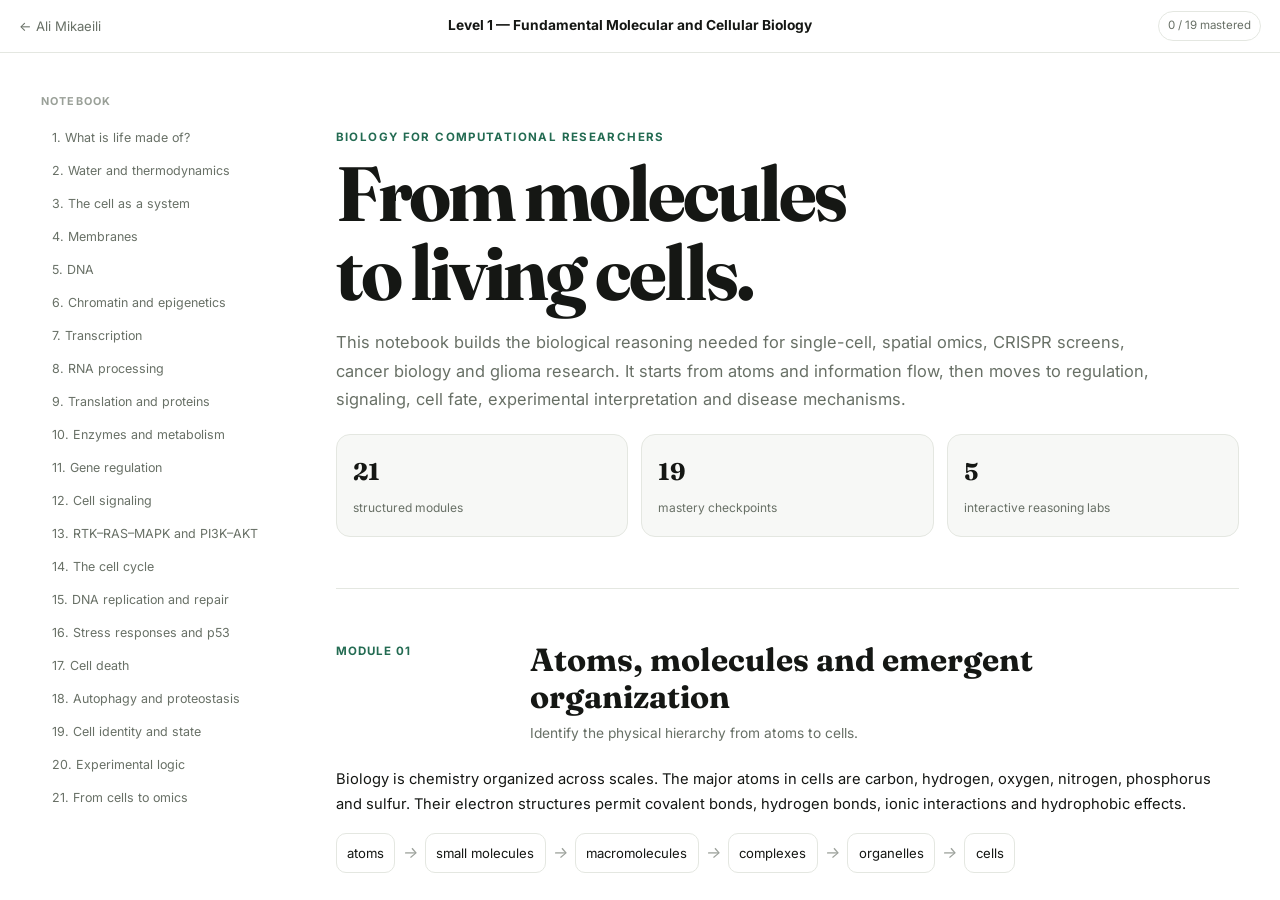
==== commit 0247f6da: "Integrate generated biology figures into notebook" ====
--- a/biology/level-1-fundamental-molecular-and-cellular-biology.html
+++ b/biology/level-1-fundamental-molecular-and-cellular-biology.html
@@ -1,59 +1,117 @@
-<!doctype html><html lang="en"><head><meta charset="utf-8"><meta name="viewport" content="width=device-width,initial-scale=1"><title>Level 1 — Fundamental Molecular and Cellular Biology</title><meta name="description" content="Interactive zero-to-advanced molecular and cellular biology notebook for AI researchers entering single-cell, spatial omics, perturbation biology and glioma research."><link rel="preconnect" href="https://fonts.googleapis.com"><link rel="preconnect" href="https://fonts.gstatic.com" crossorigin><link href="https://fonts.googleapis.com/css2?family=Fraunces:wght@500;600&family=Inter:wght@400;500;600;700&family=JetBrains+Mono:wght@400;500&display=swap" rel="stylesheet"><style>
-:root{--bg:#fff;--panel:#f7f8f6;--line:#e4e7e1;--ink:#151714;--muted:#687066;--green:#236b52;--green2:#e9f5ef;--amber:#a65a14;--red:#a33b35;--blue:#2d5ca8;--r:14px}*{box-sizing:border-box}html{scroll-behavior:smooth}body{margin:0;background:var(--bg);color:var(--ink);font-family:Inter,system-ui,sans-serif;line-height:1.72}.progress{position:fixed;top:0;left:0;height:3px;background:var(--green);width:0;z-index:50}.top{position:sticky;top:0;z-index:40;background:rgba(255,255,255,.94);backdrop-filter:blur(12px);border-bottom:1px solid var(--line);display:flex;align-items:center;justify-content:space-between;padding:.7rem 1.2rem}.top a{text-decoration:none;color:var(--muted);font-size:.82rem}.top strong{font-size:.86rem}.pill{font-size:.72rem;border:1px solid var(--line);border-radius:999px;padding:.25rem .55rem;color:var(--muted)}.layout{max-width:1240px;margin:auto;display:grid;grid-template-columns:250px minmax(0,1fr);gap:2.8rem;padding:2.4rem 1.3rem}.side{position:sticky;top:70px;max-height:calc(100vh - 90px);overflow:auto}.side h4{font-size:.68rem;text-transform:uppercase;letter-spacing:.11em;color:#9aa098;margin:0 0 .7rem}.side a{display:block;text-decoration:none;color:var(--muted);font-size:.78rem;padding:.36rem .55rem;border-left:2px solid transparent;border-radius:6px}.side a:hover,.side a.active{color:var(--green);background:var(--green2);border-left-color:var(--green)}.hero{padding:2.3rem 0 3.2rem;border-bottom:1px solid var(--line)}.eyebrow{font-size:.72rem;text-transform:uppercase;letter-spacing:.12em;color:var(--green);font-weight:700}.hero h1{font-family:Fraunces,serif;font-size:clamp(2.4rem,6vw,5rem);line-height:1.02;letter-spacing:-.04em;margin:.45rem 0 1rem}.hero p{font-size:1.03rem;color:var(--muted);max-width:820px}.grid3{display:grid;grid-template-columns:repeat(3,1fr);gap:.8rem;margin-top:1.3rem}.stat{border:1px solid var(--line);border-radius:var(--r);padding:1rem;background:var(--panel)}.stat b{display:block;font-family:Fraunces,serif;font-size:1.5rem}.stat span{font-size:.75rem;color:var(--muted)}.lesson{scroll-margin-top:72px;padding:3.3rem 0;border-bottom:1px solid var(--line)}.lesson-head{display:grid;grid-template-columns:170px 1fr;gap:1.5rem;margin-bottom:1.3rem}.num{font-size:.72rem;letter-spacing:.09em;text-transform:uppercase;color:var(--green);font-weight:700}.lesson h2{font-family:Fraunces,serif;font-size:2rem;line-height:1.15;margin:0}.objective{color:var(--muted);font-size:.86rem;margin:.4rem 0 0}.content h3{font-size:1.04rem;margin:1.5rem 0 .5rem}.content p,.content li{font-size:.92rem}.content ul{padding-left:1.2rem}.card,.callout,.quiz,.lab,.gloss{border:1px solid var(--line);border-radius:var(--r);padding:1rem 1.1rem;margin:1rem 0;background:var(--panel)}.callout{border-left:4px solid var(--green);background:var(--green2)}.warning{border-left-color:var(--amber);background:#fff7e8}.clinical{border-left-color:var(--red);background:#fff0ef}.model{border-left-color:var(--blue);background:#eef4ff}.callout b{font-size:.82rem;display:block;margin-bottom:.25rem}.flow{display:flex;align-items:center;flex-wrap:wrap;gap:.45rem;margin:1rem 0}.flow span{border:1px solid var(--line);background:#fff;border-radius:10px;padding:.48rem .65rem;font-size:.82rem}.flow i{color:#9ba09a}.table{overflow:auto;border:1px solid var(--line);border-radius:var(--r);margin:1rem 0}.table table{border-collapse:collapse;width:100%;font-size:.82rem}.table th,.table td{padding:.7rem;border-bottom:1px solid var(--line);text-align:left;vertical-align:top}.table th{background:var(--panel)}code{font-family:"JetBrains Mono",monospace;font-size:.84em;background:#eef0ec;padding:.08rem .3rem;border-radius:4px}.quiz h4,.lab h4{margin:.05rem 0 .65rem;font-size:.88rem}.quiz label{display:block;background:#fff;border:1px solid var(--line);border-radius:9px;padding:.5rem .65rem;margin:.4rem 0;font-size:.83rem;cursor:pointer}.quiz button,.btn{border:0;border-radius:9px;background:var(--green);color:#fff;padding:.55rem .8rem;font:600 .78rem Inter;cursor:pointer}.feedback{font-size:.8rem;margin-top:.55rem;min-height:1.2rem}.lab-grid{display:grid;grid-template-columns:1fr 1fr;gap:1rem}.lab label{font-size:.78rem;color:var(--muted);display:block;margin:.5rem 0}.bar{height:12px;background:#e2e6e0;border-radius:99px;overflow:hidden}.bar span{display:block;height:100%;background:var(--green);width:50%;transition:.25s}.result{font-family:"JetBrains Mono",monospace;font-size:.78rem;background:#fff;border:1px solid var(--line);padding:.7rem;border-radius:9px;margin-top:.7rem}.mastery{display:flex;gap:.6rem;align-items:flex-start;background:#fff;border:1px dashed #b9c1b8;padding:.75rem;border-radius:10px;margin-top:1rem}.mastery input{margin-top:.25rem}.mastery span{font-size:.82rem}.flash{display:grid;grid-template-columns:repeat(2,1fr);gap:.8rem}.flash button{text-align:left;border:1px solid var(--line);background:#fff;border-radius:12px;padding:1rem;min-height:120px;cursor:pointer}.flash b{display:block;color:var(--green);font-size:.75rem;margin-bottom:.5rem}.search{width:100%;padding:.7rem .8rem;border:1px solid var(--line);border-radius:10px;font:inherit}.glossary-grid{display:grid;grid-template-columns:repeat(2,1fr);gap:.7rem;margin-top:1rem}.term{border:1px solid var(--line);border-radius:10px;padding:.75rem}.term b{font-size:.82rem}.term p{font-size:.76rem;color:var(--muted);margin:.25rem 0 0}.refs li{margin-bottom:.7rem}.footer{padding:3rem 0;color:var(--muted);font-size:.8rem}.hidden{display:none}@media(max-width:880px){.layout{grid-template-columns:1fr}.side{display:none}.lesson-head{grid-template-columns:1fr}.grid3,.lab-grid,.flash,.glossary-grid{grid-template-columns:1fr}.top strong{display:none}}
-</style></head><body><div class="progress" id="progress"></div><header class="top"><a href="../index.html">← Ali Mikaeili</a><strong>Level 1 — Fundamental Molecular and Cellular Biology</strong><span class="pill" id="score">0 / 19 mastered</span></header><div class="layout"><aside class="side"><h4>Notebook</h4><div id="toc"></div></aside><main><section class="hero"><div class="eyebrow">Biology for computational researchers</div><h1>From molecules<br>to living cells.</h1><p>This notebook builds the biological reasoning needed for single-cell, spatial omics, CRISPR screens, cancer biology and glioma research. It starts from atoms and information flow, then moves to regulation, signaling, cell fate, experimental interpretation and disease mechanisms.</p><div class="grid3"><div class="stat"><b>21</b><span>structured modules</span></div><div class="stat"><b>19</b><span>mastery checkpoints</span></div><div class="stat"><b>5</b><span>interactive reasoning labs</span></div></div></section><div id="lessons"></div><section class="lesson" id="flashcards"><div class="lesson-head"><div class="num">Active recall</div><div><h2>Flashcards</h2><p class="objective">Click each card to reveal the answer.</p></div></div><div class="flash" id="flash"></div></section><section class="lesson" id="glossary"><div class="lesson-head"><div class="num">Reference</div><div><h2>Searchable glossary</h2><p class="objective">Terms you must be able to use precisely.</p></div></div><input id="gsearch" class="search" placeholder="Search: enhancer, apoptosis, kinase..."><div id="ggrid" class="glossary-grid"></div></section><section class="lesson refs" id="references"><div class="lesson-head"><div class="num">Evidence</div><div><h2>Peer-reviewed references</h2><p class="objective">Use these to deepen sections after the conceptual pass.</p></div></div><ol><li>Lemmon MA, Schlessinger J. Cell signaling by receptor tyrosine kinases. <i>Cell</i>. 2010. DOI: 10.1016/j.cell.2010.06.011. PMID: 20602996.</li><li>Manning BD, Toker A. AKT/PKB signaling: navigating the network. <i>Cell</i>. 2017. DOI: 10.1016/j.cell.2017.04.001. PMID: 28525797.</li><li>Hanahan D. Hallmarks of Cancer: New Dimensions. <i>Cancer Discovery</i>. 2022. DOI: 10.1158/2159-8290.CD-21-1059. PMID: 35022204.</li><li>Bock FJ, Tait SWG. Mitochondria as multifaceted regulators of cell death. <i>Nature Reviews Molecular Cell Biology</i>. 2020. DOI: 10.1038/s41580-020-0241-4. PMID: 32367065.</li><li>Matthews HK, Bertoli C, de Bruin RAM. Cell cycle control in cancer. <i>Nature Reviews Molecular Cell Biology</i>. 2022. DOI: 10.1038/s41580-021-00404-3. PMID: 35136199.</li><li>Luecken MD, Theis FJ. Current best practices in single-cell RNA-seq analysis. <i>Molecular Systems Biology</i>. 2019. DOI: 10.15252/msb.20188746. PMID: 31217225.</li><li>Squair JW et al. Confronting false discoveries in single-cell differential expression. <i>Nature Communications</i>. 2021. DOI: 10.1038/s41467-021-25960-2. PMID: 34584091.</li></ol></section><footer class="footer">Built as a learning notebook: read → manipulate → retrieve → explain. Progress is stored locally in your browser.</footer></main></div><script>
-const L=[
-["What is life made of?","Atoms, molecules and emergent organization","Identify the physical hierarchy from atoms to cells.",`<p>Biology is chemistry organized across scales. The major atoms in cells are carbon, hydrogen, oxygen, nitrogen, phosphorus and sulfur. Their electron structures permit covalent bonds, hydrogen bonds, ionic interactions and hydrophobic effects.</p><div class="flow"><span>atoms</span><i>→</i><span>small molecules</span><i>→</i><span>macromolecules</span><i>→</i><span>complexes</span><i>→</i><span>organelles</span><i>→</i><span>cells</span></div><h3>Four major macromolecule classes</h3><div class="table"><table><tr><th>Class</th><th>Building blocks</th><th>Main roles</th></tr><tr><td>Proteins</td><td>Amino acids</td><td>Enzymes, receptors, structure, transport</td></tr><tr><td>Nucleic acids</td><td>Nucleotides</td><td>Storage, transfer and regulation of information</td></tr><tr><td>Lipids</td><td>Not a single polymer family</td><td>Membranes, energy storage, signaling</td></tr><tr><td>Carbohydrates</td><td>Monosaccharides</td><td>Energy, structure, recognition</td></tr></table></div><div class="callout model"><b>Computational translation</b>A molecular measurement is always a proxy. RNA counts are not proteins; protein abundance is not activity; activity is not phenotype.</div>`],
-["Water and thermodynamics","Why cells can assemble and react","Explain how non-covalent forces and free energy shape biology.",`<p>Cells are mostly water. Water's polarity enables hydrogen bonding and dissolves ions and polar compounds. Nonpolar groups aggregate away from water, producing the hydrophobic effect that drives membrane formation and contributes to protein folding.</p><h3>Free energy</h3><p>A process is thermodynamically favorable when the change in Gibbs free energy is negative: <code>ΔG = ΔH − TΔS</code>. Favorable does not mean fast; enzymes change reaction rates, not the overall equilibrium.</p><div class="callout warning"><b>Common mistake</b>ATP does not “contain energy” like a battery in a simplistic sense. ATP hydrolysis is favorable because products are more stable in the cellular context, and reactions are coupled to it.</div>`],
-["The cell as a system","Compartments, membranes and organelles","Connect organelle structure to cellular function.",`<p>A cell is an open, nonequilibrium system. It exchanges matter and energy while maintaining regulated internal states.</p><div class="table"><table><tr><th>Compartment</th><th>Function</th></tr><tr><td>Nucleus</td><td>Genome storage, transcription and RNA processing</td></tr><tr><td>Ribosome</td><td>Translation of mRNA into protein</td></tr><tr><td>ER</td><td>Protein folding, membrane-protein synthesis, lipid synthesis</td></tr><tr><td>Golgi</td><td>Protein modification, sorting and trafficking</td></tr><tr><td>Mitochondrion</td><td>Metabolism, ATP generation and death signaling</td></tr><tr><td>Lysosome</td><td>Macromolecule degradation and nutrient sensing</td></tr><tr><td>Cytoskeleton</td><td>Shape, transport, migration and division</td></tr></table></div><p>Compartmentalization allows incompatible reactions to occur simultaneously and creates local concentrations and gradients.</p>`],
-["Membranes","Selective boundaries and electrical gradients","Understand transport, receptors and membrane potential.",`<p>Cell membranes are lipid bilayers containing proteins and carbohydrates. The bilayer is fluid and asymmetric. Small nonpolar molecules can diffuse across; ions and most polar molecules require channels or transporters.</p><h3>Transport modes</h3><ul><li><b>Simple diffusion:</b> down a concentration gradient.</li><li><b>Facilitated diffusion:</b> down a gradient through a protein.</li><li><b>Active transport:</b> against a gradient using energy.</li><li><b>Endocytosis/exocytosis:</b> vesicle-mediated transport.</li></ul><div class="callout"><b>Key principle</b>Ion gradients store potential energy and support signaling, volume control and nutrient transport.</div>`],
-["DNA","The durable information store","Read DNA structure, genes and genomic variation.",`<p>DNA is a double-stranded polymer of nucleotides. Each nucleotide contains a sugar, phosphate and base. Complementary base pairing allows replication and repair: A pairs with T, G with C.</p><h3>A gene is not just a coding sequence</h3><p>A gene locus may include promoters, enhancers, untranslated regions, exons, introns and termination signals. Regulatory elements can act far from the transcription start site through three-dimensional chromatin contacts.</p><div class="table"><table><tr><th>Variant</th><th>Possible consequence</th></tr><tr><td>Missense</td><td>Changes one amino acid</td></tr><tr><td>Nonsense</td><td>Introduces a premature stop</td></tr><tr><td>Frameshift</td><td>Changes downstream reading frame</td></tr><tr><td>Regulatory</td><td>Changes when, where or how much a gene is expressed</td></tr><tr><td>Copy-number change</td><td>Deletes or amplifies genomic material</td></tr></table></div>`],
-["Chromatin and epigenetics","Making the genome accessible or silent","Explain how chromatin controls gene access.",`<p>DNA wraps around histone proteins to form nucleosomes. Chromatin organization influences whether regulatory proteins can access DNA. Euchromatin is generally more accessible; heterochromatin is generally more compact.</p><p>Epigenetic regulation includes DNA methylation, histone modifications, nucleosome positioning and higher-order chromatin structure. These marks are context-dependent signals, not a universal binary code.</p><div class="callout warning"><b>Precision</b>“Epigenetic” should not be used to mean any expression change. It refers to regulatory information beyond DNA sequence, often with some persistence through cell division.</div>`],
-["Transcription","From DNA to RNA","Follow initiation, elongation and termination.",`<p>RNA polymerase uses one DNA strand as a template to synthesize RNA. Transcription factors and cofactors recruit and regulate the machinery at promoters and distal regulatory elements.</p><div class="flow"><span>chromatin access</span><i>→</i><span>TF binding</span><i>→</i><span>polymerase recruitment</span><i>→</i><span>RNA synthesis</span></div><p>Transcription can occur in bursts. Therefore, two genetically identical cells can have different RNA counts at the same time.</p><div class="callout model"><b>Single-cell implication</b>A zero count may represent true absence, low abundance, stochastic bursting or measurement failure. These mechanisms are not equivalent.</div>`],
-["RNA processing","Turning primary RNA into mature messages","Understand splicing, isoforms and RNA stability.",`<p>Eukaryotic pre-mRNA is capped, spliced and polyadenylated. Introns are removed and exons joined. Alternative splicing allows one locus to produce multiple RNA and protein isoforms.</p><h3>RNA lifetime matters</h3><p>Measured abundance reflects both synthesis and degradation. A stable transcript can be abundant even with moderate transcription; an unstable transcript can remain low despite strong induction.</p><div class="callout"><b>Equation of intuition</b>RNA level changes according to <code>production − degradation</code>. Steady state occurs when the two balance.</div>`],
-["Translation and proteins","From nucleotide code to molecular machines","Explain codons, folding and post-translational control.",`<p>Ribosomes read mRNA codons and assemble amino acids into a polypeptide. Transfer RNAs connect codons to amino acids. The genetic code is redundant: several codons can encode the same amino acid.</p><p>Proteins must fold, localize, interact and often be chemically modified. Phosphorylation, ubiquitination, acetylation and cleavage can change activity, stability or localization.</p><div class="callout warning"><b>Critical distinction</b>mRNA abundance is not a direct measurement of protein abundance, and protein abundance is not a direct measurement of protein activity.</div>`],
-["Enzymes and metabolism","How cells control reaction networks","Interpret catalysis, pathways and metabolic state.",`<p>Enzymes lower activation barriers and accelerate reactions. Their rates depend on substrate, product, cofactors, inhibitors, modifications and localization.</p><p>Metabolism contains catabolic pathways that release usable energy and anabolic pathways that build cellular material. Glycolysis, the TCA cycle and oxidative phosphorylation are central but are rewired across cell states and disease.</p><div class="callout clinical"><b>Cancer connection</b>Metabolic phenotypes can reflect proliferation, oxygen availability, lineage and oncogenic signaling. A metabolic signature is not automatically a unique causal driver.</div>`],
-["Gene regulation","Networks, enhancers and feedback","Reason about combinatorial regulation rather than one-gene stories.",`<p>Genes are regulated by combinations of transcription factors, chromatin state, RNA processing, RNA stability and protein feedback. Regulatory networks contain positive feedback, negative feedback, feed-forward loops and redundancy.</p><h3>Enhancers</h3><p>Enhancers bind regulatory proteins and influence promoters through chromatin contacts. Their effects are cell-type and state dependent.</p><div class="callout model"><b>ML implication</b>Feature importance does not prove direct regulation. A predictive gene may be a downstream marker, a correlated passenger or a surrogate for composition.</div>`],
-["Cell signaling","How cells sense and respond","Trace a signal from ligand to phenotype.",`<p>Signals include growth factors, cytokines, hormones, neurotransmitters, metabolites and physical cues. Receptors convert extracellular information into intracellular biochemical changes.</p><div class="flow"><span>ligand</span><i>→</i><span>receptor</span><i>→</i><span>relay network</span><i>→</i><span>effectors</span><i>→</i><span>cellular response</span></div><p>Major receptor classes include receptor tyrosine kinases, G-protein-coupled receptors, cytokine receptors, ion channels and nuclear receptors.</p><div class="callout"><b>Network properties</b>Signals can be amplified, attenuated, integrated, localized, adapted and terminated. The same pathway can produce different outcomes depending on duration and context.</div>`],
-["RTK–RAS–MAPK and PI3K–AKT","Two central growth and survival networks","Understand pathway logic and cross-talk.",`<p>Activated receptor tyrosine kinases can recruit adapters and enzymes that engage RAS–RAF–MEK–ERK and PI3K–AKT–mTOR signaling.</p><div class="table"><table><tr><th>Network</th><th>Typical outputs</th><th>Important brakes</th></tr><tr><td>RAS–MAPK</td><td>Proliferation, differentiation, transcription</td><td>RAS-GAPs, phosphatases, feedback inhibitors</td></tr><tr><td>PI3K–AKT–mTOR</td><td>Survival, growth, metabolism, protein synthesis</td><td>PTEN, phosphatases, nutrient checkpoints</td></tr></table></div><div class="callout clinical"><b>Glioma relevance</b>EGFR activation, PTEN loss and downstream rewiring can sustain growth signaling. Drug response depends on network context and adaptive feedback, not only one mutation.</div>`],
-["The cell cycle","Controlled duplication and division","Explain G1, S, G2, M and checkpoint logic.",`<p>The cell cycle includes G1 growth, S-phase DNA replication, G2 preparation and mitosis. Cyclin-dependent kinases are activated by cyclins and opposed by inhibitors.</p><p>The restriction-point logic integrates growth factors, nutrients, stress and damage. RB restrains E2F transcription factors; phosphorylation of RB permits expression of S-phase genes.</p><div class="callout clinical"><b>Cancer connection</b>Loss of checkpoint control can permit proliferation despite damage. But uncontrolled cycling can also produce lethal stress, so tumors evolve multiple cooperating adaptations.</div>`],
-["DNA replication and repair","Copying information while limiting errors","Distinguish damage, mutation and repair pathways.",`<p>Replication is semiconservative. Polymerases synthesize new DNA using templates and proofreading. DNA damage may arise from replication stress, radiation, reactive chemistry and external agents.</p><div class="table"><table><tr><th>Problem</th><th>Repair logic</th></tr><tr><td>Incorrect base</td><td>Mismatch repair</td></tr><tr><td>Damaged base</td><td>Base-excision repair</td></tr><tr><td>Bulky lesion</td><td>Nucleotide-excision repair</td></tr><tr><td>Double-strand break</td><td>Homologous recombination or end joining</td></tr></table></div><p>A mutation is a persistent sequence change. Damage is a chemical or structural lesion that may be repaired or converted into mutation.</p>`],
-["Stress responses and p53","Deciding whether to pause, repair or die","Interpret p53 as a context-dependent network.",`<p>DNA damage and other stresses activate signaling that stabilizes p53. p53 regulates genes involved in cell-cycle arrest, repair, metabolism, senescence and apoptosis.</p><p>The outcome depends on stress strength, duration, cell type, network state and competing signals. p53 is therefore not a simple death switch.</p><div class="callout model"><b>Dynamic reasoning</b>Pulse number, duration and amplitude can matter. A snapshot of p53 abundance may miss the biologically relevant dynamics.</div>`],
-["Cell death","Apoptosis, necrosis and regulated alternatives","Explain the mitochondrial apoptosis decision.",`<p>Apoptosis is a regulated cell-death program involving caspases, controlled dismantling and usually limited inflammation. Intrinsic apoptosis is governed by BCL-2-family proteins and mitochondrial outer-membrane permeabilization.</p><div class="flow"><span>cellular stress</span><i>→</i><span>BH3-only proteins</span><i>→</i><span>BAX/BAK activation</span><i>→</i><span>mitochondrial permeabilization</span><i>→</i><span>caspases</span></div><p>Anti-apoptotic proteins such as BCL-2 and BCL-XL restrain this process. Drug combinations can work by increasing pro-death pressure while blocking anti-death buffering.</p>`],
-["Autophagy and proteostasis","Maintaining proteins and organelles","Understand quality control and recycling.",`<p>Proteostasis combines protein synthesis, folding, trafficking and degradation. The ubiquitin–proteasome system degrades many short-lived proteins. Autophagy delivers cellular material to lysosomes for recycling.</p><p>Autophagy can support survival during stress, but its role depends on context. Increased autophagy markers do not alone show increased autophagic flux.</p><div class="callout warning"><b>Measurement issue</b>An accumulated intermediate can mean increased production or blocked clearance. Always reason about flux, not only abundance.</div>`],
-["Cell identity and state","Why identical genomes produce different cells","Separate lineage, type, state and phenotype.",`<p>Most cells in an organism share nearly the same genome but use different regulatory programs. Cell identity emerges from transcription factors, chromatin, signaling, history and environment.</p><div class="table"><table><tr><th>Term</th><th>Meaning</th></tr><tr><td>Cell type</td><td>Relatively stable identity and functional program</td></tr><tr><td>Cell state</td><td>Potentially reversible condition such as cycling, stressed or activated</td></tr><tr><td>Lineage</td><td>Developmental ancestry</td></tr><tr><td>Phenotype</td><td>Observable molecular, structural or functional properties</td></tr></table></div><div class="callout model"><b>Single-cell warning</b>A cluster is a computational partition. It is not automatically a new cell type.</div>`],
-["Experimental logic","Controls, replicates and causal claims","Judge whether an experiment supports its conclusion.",`<p>A biological replicate is an independent biological unit. A technical replicate repeats measurement of the same unit. Increasing cell count does not replace increasing independent patients, animals or cultures.</p><h3>Essential controls</h3><ul><li>Negative control: expected to show no specific effect.</li><li>Positive control: demonstrates the assay can detect an effect.</li><li>Vehicle control: separates drug from solvent effects.</li><li>Non-targeting guide: estimates background in CRISPR experiments.</li><li>Rescue experiment: tests whether restoring a factor reverses a phenotype.</li></ul><div class="callout warning"><b>Causal hierarchy</b>Correlation → perturbation → rescue → mechanism. Each step supports a stronger claim, but context and off-target effects still matter.</div>`],
-["From cells to omics","What molecular datasets actually measure","Connect biology to RNA-seq, single-cell and perturbation data.",`<div class="table"><table><tr><th>Modality</th><th>Measured object</th><th>Main ambiguity</th></tr><tr><td>Bulk RNA-seq</td><td>Average RNA from mixed cells</td><td>Expression vs composition</td></tr><tr><td>scRNA-seq</td><td>Captured transcripts per cell</td><td>Sampling, state, batch, dropout</td></tr><tr><td>ATAC-seq</td><td>Accessible chromatin fragments</td><td>Accessibility vs regulatory activity</td></tr><tr><td>Proteomics</td><td>Protein-derived signals</td><td>Coverage, abundance vs activity</td></tr><tr><td>CRISPR screen</td><td>Guide enrichment/depletion</td><td>Guide efficiency, copy number, fitness effects</td></tr><tr><td>Spatial transcriptomics</td><td>RNA plus coordinates</td><td>Mixtures, segmentation, capture efficiency</td></tr></table></div><p>Your first question should always be: <b>what physical process generated this number?</b></p><div class="callout model"><b>PhD-level habit</b>Write the generative story before choosing a model: biological state → sample handling → assay chemistry → sequencing/imaging → preprocessing → matrix.</div>`]
+<!doctype html>
+<html lang="en">
+<head>
+<meta charset="utf-8">
+<meta name="viewport" content="width=device-width,initial-scale=1">
+<title>Level 1 — Fundamental Molecular and Cellular Biology</title>
+<meta name="description" content="Interactive zero-to-advanced molecular and cellular biology notebook for AI researchers entering single-cell, spatial omics, perturbation biology and glioma research.">
+<style>
+html,body{width:100%;height:100%;margin:0;overflow:hidden;background:#fff}iframe{display:block;width:100%;height:100%;border:0;background:#fff}
+</style>
+</head>
+<body>
+<iframe id="biologyNotebook" src="notebook-core.html" title="Level 1 — Fundamental Molecular and Cellular Biology"></iframe>
+<script>
+const figures=[
+  {
+    section:'Compartments, membranes and organelles',
+    parts:['assets/figure-data/cell.txt'],
+    alt:'Schematic of a eukaryotic cell showing major organelles and the secretory pathway.',
+    caption:'Major organelles compartmentalize cellular functions. The inset follows a secreted protein from transcription through the rough ER, Golgi apparatus, transport vesicle and plasma membrane.'
+  },
+  {
+    section:'From DNA to RNA',
+    parts:['assets/figure-data/dogma.0.txt','assets/figure-data/dogma.1.txt'],
+    alt:'Central dogma schematic showing gene regulation, transcription, RNA processing, export and translation.',
+    caption:'DNA is transcribed into pre-mRNA, processed into mature mRNA, exported from the nucleus and translated. Enhancers, promoters and transcription factors regulate the first step.'
+  },
+  {
+    section:'Two central growth and survival networks',
+    parts:['assets/figure-data/signal.txt'],
+    alt:'Schematic of the RTK RAS MAPK and PI3K AKT mTOR signaling pathways with PTEN inhibition.',
+    caption:'An activated receptor tyrosine kinase can engage the RAS–MAPK and PI3K–AKT–mTOR branches. PTEN opposes signaling through the PI3K branch.'
+  },
+  {
+    section:'Deciding whether to pause, repair or die',
+    parts:['assets/figure-data/cycle.txt'],
+    alt:'Cell-cycle schematic with G1, S, G2 and M phases and the ATM ATR p53 DNA-damage response.',
+    caption:'Cyclin–CDK complexes drive cell-cycle progression, while DNA-damage checkpoints can favor arrest, repair, senescence or apoptosis.'
+  }
 ];
-const Q=[
-[0,"Which statement is correct?",["Enzymes change equilibrium","Enzymes lower activation barriers","ATP hydrolysis is always spontaneous in every context"],1,"Enzymes speed approach to equilibrium without changing equilibrium itself."],
-[2,"Why do cells use compartments?",["To separate and localize reactions","Because all proteins require nuclei","To eliminate diffusion"],0,"Compartments create controlled local environments."],
-[4,"Which can alter expression without changing protein sequence?",["Enhancer mutation","Synonymous codon always","Only frameshift"],0,"Regulatory variants can change when and how strongly genes are expressed."],
-[6,"A zero in scRNA-seq necessarily means:",["The gene is absent from the genome","No transcript existed","None of these can be concluded alone"],2,"Observed zero has biological and technical explanations."],
-[8,"High mRNA guarantees high active protein.",["True","False"],1,"Translation, degradation, localization and modification intervene."],
-[10,"A predictive gene is necessarily a direct regulator.",["True","False"],1,"Prediction does not identify causal regulatory edges."],
-[11,"A ligand–receptor pair proves signaling occurred.",["True","False"],1,"It supports potential communication, not direct proof."],
-[13,"What does RB normally restrain?",["E2F-driven S-phase entry","Ribosomal translation","Mitochondrial ATP synthesis"],0,"RB–E2F is central to G1/S control."],
-[14,"DNA damage and mutation are identical.",["True","False"],1,"Damage is a lesion; mutation is a persistent sequence change."],
-[16,"Mitochondrial permeabilization in intrinsic apoptosis activates:",["Caspase signaling","DNA replication","Golgi transport"],0,"It releases factors that activate the caspase cascade."],
-[18,"A computational cluster is automatically a cell type.",["True","False"],1,"Clusters require biological validation and may reflect state or artifact."],
-[19,"10,000 cells from one patient equal 10,000 biological replicates.",["True","False"],1,"The patient remains the biological unit for patient-level inference."],
-[20,"Before modeling an omics matrix, first ask:",["Which neural network is newest?","What physical and experimental process generated the values?","How to maximize UMAP separation?"],1,"Measurement generation determines valid assumptions and claims."]
-];
-const G=[
-["Allele","One version of a genomic locus."],["Apoptosis","Regulated cell death involving controlled dismantling and often caspases."],["Autophagy","Lysosome-directed recycling pathway for cellular material."],["Chromatin","DNA, histones and associated proteins organized in the nucleus."],["Codon","Three-nucleotide mRNA sequence interpreted during translation."],["Enhancer","Regulatory DNA element that can influence transcription from a promoter."],["Epigenetics","Regulatory information beyond DNA sequence, often involving chromatin and persistence."],["Exon","Sequence retained in a mature RNA isoform."],["Gene","Genomic locus producing functional RNA and sometimes protein, including regulatory context."],["Genotype","Genetic composition of a cell or organism."],["Homeostasis","Maintenance of regulated internal conditions."],["Intron","Transcribed region removed during splicing."],["Kinase","Enzyme that transfers a phosphate group, commonly to proteins."],["Ligand","Molecule that binds a receptor or other target."],["Mutation","Persistent alteration of nucleotide sequence."],["Oncogene","Gene whose abnormal activation can promote cancer."],["Phenotype","Observable molecular, structural or functional property."],["Phosphatase","Enzyme that removes phosphate groups."],["Promoter","DNA region at which transcription machinery is recruited."],["Proteostasis","Control of protein synthesis, folding, trafficking and degradation."],["Receptor","Molecule that detects a signal and initiates a response."],["Senescence","Durable cell-cycle arrest accompanied by broader state changes."],["Splicing","Removal and joining of RNA segments to form mature transcripts."],["Tumor suppressor","Gene whose normal activity restrains tumor-promoting processes."],["Ubiquitin","Small protein tag that can regulate degradation, trafficking or signaling."]
-];
-const F=[
-["Central dogma","DNA is transcribed into RNA; RNA can be translated into protein. Regulation and feedback make this a network, not a one-way slogan."],["Gene vs expression","A gene is genomic information; expression is the context-dependent production of its RNA or protein products."],["Mutation vs damage","Damage is a chemical lesion; mutation is a persistent sequence change."],["mRNA vs protein","RNA abundance, protein abundance and protein activity are distinct measurements."],["Cell type vs state","Type is relatively stable identity; state is a potentially reversible condition."],["Biological replicate","An independent biological unit such as a patient, animal or culture."],["Checkpoint","A control system that delays progression until key conditions are satisfied."],["Apoptosis","A regulated death program, often involving mitochondrial permeabilization and caspases."]
-];
-const quizMap={};Q.forEach((q,i)=>(quizMap[q[0]]??=[]).push([i,...q.slice(1)]));
-const lessons=document.getElementById("lessons"),toc=document.getElementById("toc");
-L.forEach((x,i)=>{const id=`s${i+1}`;toc.insertAdjacentHTML("beforeend",`<a href="#${id}">${i+1}. ${x[0]}</a>`);const qs=(quizMap[i]||[]).map(([qi,q,a,c,e])=>`<div class="quiz" data-c="${c}"><h4>Knowledge check</h4><p>${q}</p>${a.map((v,j)=>`<label><input type="radio" name="q${qi}" value="${j}"> ${v}</label>`).join("")}<button onclick="check(this)">Check</button><div class="feedback">${e}</div></div>`).join("");lessons.insertAdjacentHTML("beforeend",`<section class="lesson" id="${id}"><div class="lesson-head"><div class="num">Module ${String(i+1).padStart(2,"0")}</div><div><h2>${x[1]}</h2><p class="objective">${x[2]}</p></div></div><div class="content">${x[3]}${labs(i)}${qs}<label class="mastery"><input type="checkbox" data-m="${i}"><span><b>I can explain this without looking.</b><br>${x[2]}</span></label></div></section>`);});
-function labs(i){if(i===6)return `<div class="lab"><h4>Interactive lab — transcription and degradation</h4><div class="lab-grid"><label>Transcription rate <input id="tx" type="range" min="0" max="100" value="50" oninput="rna()"></label><label>Degradation rate <input id="deg" type="range" min="1" max="100" value="30" oninput="rna()"></label></div><div class="bar"><span id="rnaBar"></span></div><div class="result" id="rnaOut"></div></div>`;if(i===11)return `<div class="lab"><h4>Interactive lab — signaling output</h4><div class="lab-grid"><label>Ligand <input id="lig" type="range" min="0" max="100" value="45" oninput="sig()"></label><label>Negative feedback <input id="fb" type="range" min="0" max="100" value="35" oninput="sig()"></label></div><div class="bar"><span id="sigBar"></span></div><div class="result" id="sigOut"></div></div>`;if(i===13)return `<div class="lab"><h4>Interactive lab — G1/S decision</h4><div class="lab-grid"><label>Growth signal <input id="growth" type="range" min="0" max="100" value="55" oninput="cycle()"></label><label>Damage signal <input id="damage" type="range" min="0" max="100" value="25" oninput="cycle()"></label></div><div class="result" id="cycleOut"></div></div>`;if(i===16)return `<div class="lab"><h4>Interactive lab — apoptotic balance</h4><div class="lab-grid"><label>Pro-death pressure <input id="pro" type="range" min="0" max="100" value="45" oninput="death()"></label><label>Anti-death buffering <input id="anti" type="range" min="0" max="100" value="55" oninput="death()"></label></div><div class="result" id="deathOut"></div></div>`;if(i===19)return `<div class="lab"><h4>Reasoning lab — identify the experimental unit</h4><p>Dataset: 3 patients, 2 biopsies per patient, 5,000 cells per biopsy. For a treatment effect intended to generalize across patients, what is the primary independent unit?</p><button class="btn" onclick="this.nextElementSibling.textContent='Patient. Cells and biopsies are nested observations; models should preserve that hierarchy.'">Reveal</button><div class="feedback"></div></div>`;return""}
-function check(b){const box=b.closest(".quiz"),v=box.querySelector("input:checked"),f=box.querySelector(".feedback");if(!v){f.textContent="Choose an answer.";return}f.textContent=+v.value===+box.dataset.c?"Correct. "+f.textContent:"Not yet. Re-read the explanation and try again."}
-const saved=JSON.parse(localStorage.getItem("bioL1")||"[]");document.querySelectorAll("[data-m]").forEach((c,i)=>{c.checked=saved.includes(i);c.onchange=save});function save(){const a=[...document.querySelectorAll("[data-m]:checked")].map(x=>+x.dataset.m);localStorage.setItem("bioL1",JSON.stringify(a));document.getElementById("score").textContent=`${a.length} / 19 mastered`}
-save();
-document.getElementById("flash").innerHTML=F.map(([q,a])=>`<button onclick="this.innerHTML=this.dataset.open?'<b>QUESTION</b>${q}':'<b>ANSWER</b>${a}';this.dataset.open=this.dataset.open?'':'1'"><b>QUESTION</b>${q}</button>`).join("");
-function renderG(q=""){document.getElementById("ggrid").innerHTML=G.filter(x=>x.join(" ").toLowerCase().includes(q.toLowerCase())).map(x=>`<div class="term"><b>${x[0]}</b><p>${x[1]}</p></div>`).join("")}renderG();document.getElementById("gsearch").oninput=e=>renderG(e.target.value);
-function rna(){const t=+tx.value,d=+deg.value,s=Math.min(100,Math.round(t/d*30));rnaBar.style.width=s+"%";rnaOut.textContent=`Approximate steady-state abundance ∝ transcription/degradation = ${(t/d).toFixed(2)}`}function sig(){const o=Math.max(0,+lig.value-(+fb.value*.65));sigBar.style.width=o+"%";sigOut.textContent=`Net signaling index: ${o.toFixed(0)}. Same ligand can yield different output when feedback differs.`}function cycle(){const x=+growth.value-+damage.value;cycleOut.textContent=x>25?"Prediction: pass G1/S, assuming nutrients and checkpoint machinery permit.":x>-10?"Prediction: borderline; context and dynamics dominate.":"Prediction: arrest is favored."}function death(){const x=+pro.value-+anti.value;deathOut.textContent=x>15?"Mitochondrial permeabilization becomes plausible.":x>-15?"Cell is near a context-sensitive threshold.":"Anti-apoptotic buffering dominates."}setTimeout(()=>{rna();sig();cycle();death()},0);
-const links=[...document.querySelectorAll(".side a")],secs=[...document.querySelectorAll(".lesson")];addEventListener("scroll",()=>{const max=document.documentElement.scrollHeight-innerHeight;progress.style.width=(scrollY/max*100)+"%";let cur=secs[0]?.id;secs.forEach(s=>{if(s.getBoundingClientRect().top<140)cur=s.id});links.forEach(a=>a.classList.toggle("active",a.getAttribute("href")==="#"+cur))});
-</script></body></html>+
+async function makeSource(parts){
+  const chunks=await Promise.all(parts.map(async path=>{
+    const response=await fetch(path);
+    if(!response.ok) throw new Error(`Could not load ${path}`);
+    return (await response.text()).replace(/\s+/g,'');
+  }));
+  return 'data:image/webp;base64,'+chunks.join('');
+}
+
+function addStyles(doc){
+  const style=doc.createElement('style');
+  style.textContent=`
+    .bio-figure{margin:1.45rem 0 1.2rem;border:1px solid var(--line);border-radius:var(--r);overflow:hidden;background:#fff;box-shadow:0 8px 28px rgba(21,23,20,.06)}
+    .bio-figure img{display:block;width:100%;height:auto;cursor:zoom-in;background:#fff}
+    .bio-figure figcaption{padding:.8rem 1rem;border-top:1px solid var(--line);font-size:.78rem;line-height:1.55;color:var(--muted);background:var(--panel)}
+    .bio-figure figcaption b{color:var(--ink)}
+    .bio-lightbox{position:fixed;inset:0;z-index:9999;display:flex;align-items:center;justify-content:center;padding:3vh 3vw;background:rgba(10,12,10,.9);cursor:zoom-out;animation:bioFade .16s ease}
+    .bio-lightbox img{display:block;max-width:94vw;max-height:91vh;width:auto;height:auto;border-radius:12px;background:#fff;box-shadow:0 24px 80px rgba(0,0,0,.45)}
+    .bio-lightbox button{position:fixed;right:18px;top:18px;width:38px;height:38px;border:1px solid rgba(255,255,255,.35);border-radius:50%;background:rgba(0,0,0,.35);color:#fff;font:24px/1 system-ui;cursor:pointer}
+    @keyframes bioFade{from{opacity:0}to{opacity:1}}
+  `;
+  doc.head.appendChild(style);
+}
+
+function openLightbox(doc,img){
+  const overlay=doc.createElement('div');
+  overlay.className='bio-lightbox';
+  overlay.setAttribute('role','dialog');
+  overlay.setAttribute('aria-label','Enlarged biology figure');
+  const large=doc.createElement('img');
+  large.src=img.src;
+  large.alt=img.alt;
+  const close=doc.createElement('button');
+  close.type='button';
+  close.setAttribute('aria-label','Close figure');
+  close.textContent='×';
+  const dismiss=()=>overlay.remove();
+  overlay.addEventListener('click',dismiss);
+  large.addEventListener('click',event=>event.stopPropagation());
+  close.addEventListener('click',dismiss);
+  doc.addEventListener('keydown',event=>{if(event.key==='Escape')dismiss()},{once:true});
+  overlay.append(large,close);
+  doc.body.appendChild(overlay);
+}
+
+const frame=document.getElementById('biologyNotebook');
+frame.addEventListener('load',async()=>{
+  const doc=frame.contentDocument;
+  if(!doc)return;
+  addStyles(doc);
+  for(const item of figures){
+    try{
+      const section=[...doc.querySelectorAll('.lesson')].find(node=>node.querySelector('h2')?.textContent.trim()===item.section);
+      if(!section)continue;
+      const figure=doc.createElement('figure');
+      figure.className='bio-figure';
+      const image=doc.createElement('img');
+      image.src=await makeSource(item.parts);
+      image.alt=item.alt;
+      image.loading='lazy';
+      image.decoding='async';
+      image.addEventListener('click',()=>openLightbox(doc,image));
+      const caption=doc.createElement('figcaption');
+      caption.innerHTML=`<b>Visual map.</b> ${item.caption} Click the figure to enlarge.`;
+      figure.append(image,caption);
+      const content=section.querySelector('.content')||section;
+      const mastery=content.querySelector('.mastery');
+      if(mastery)content.insertBefore(figure,mastery);else content.appendChild(figure);
+    }catch(error){
+      console.error('Figure injection failed:',item.section,error);
+    }
+  }
+});
+</script>
+</body>
+</html>
